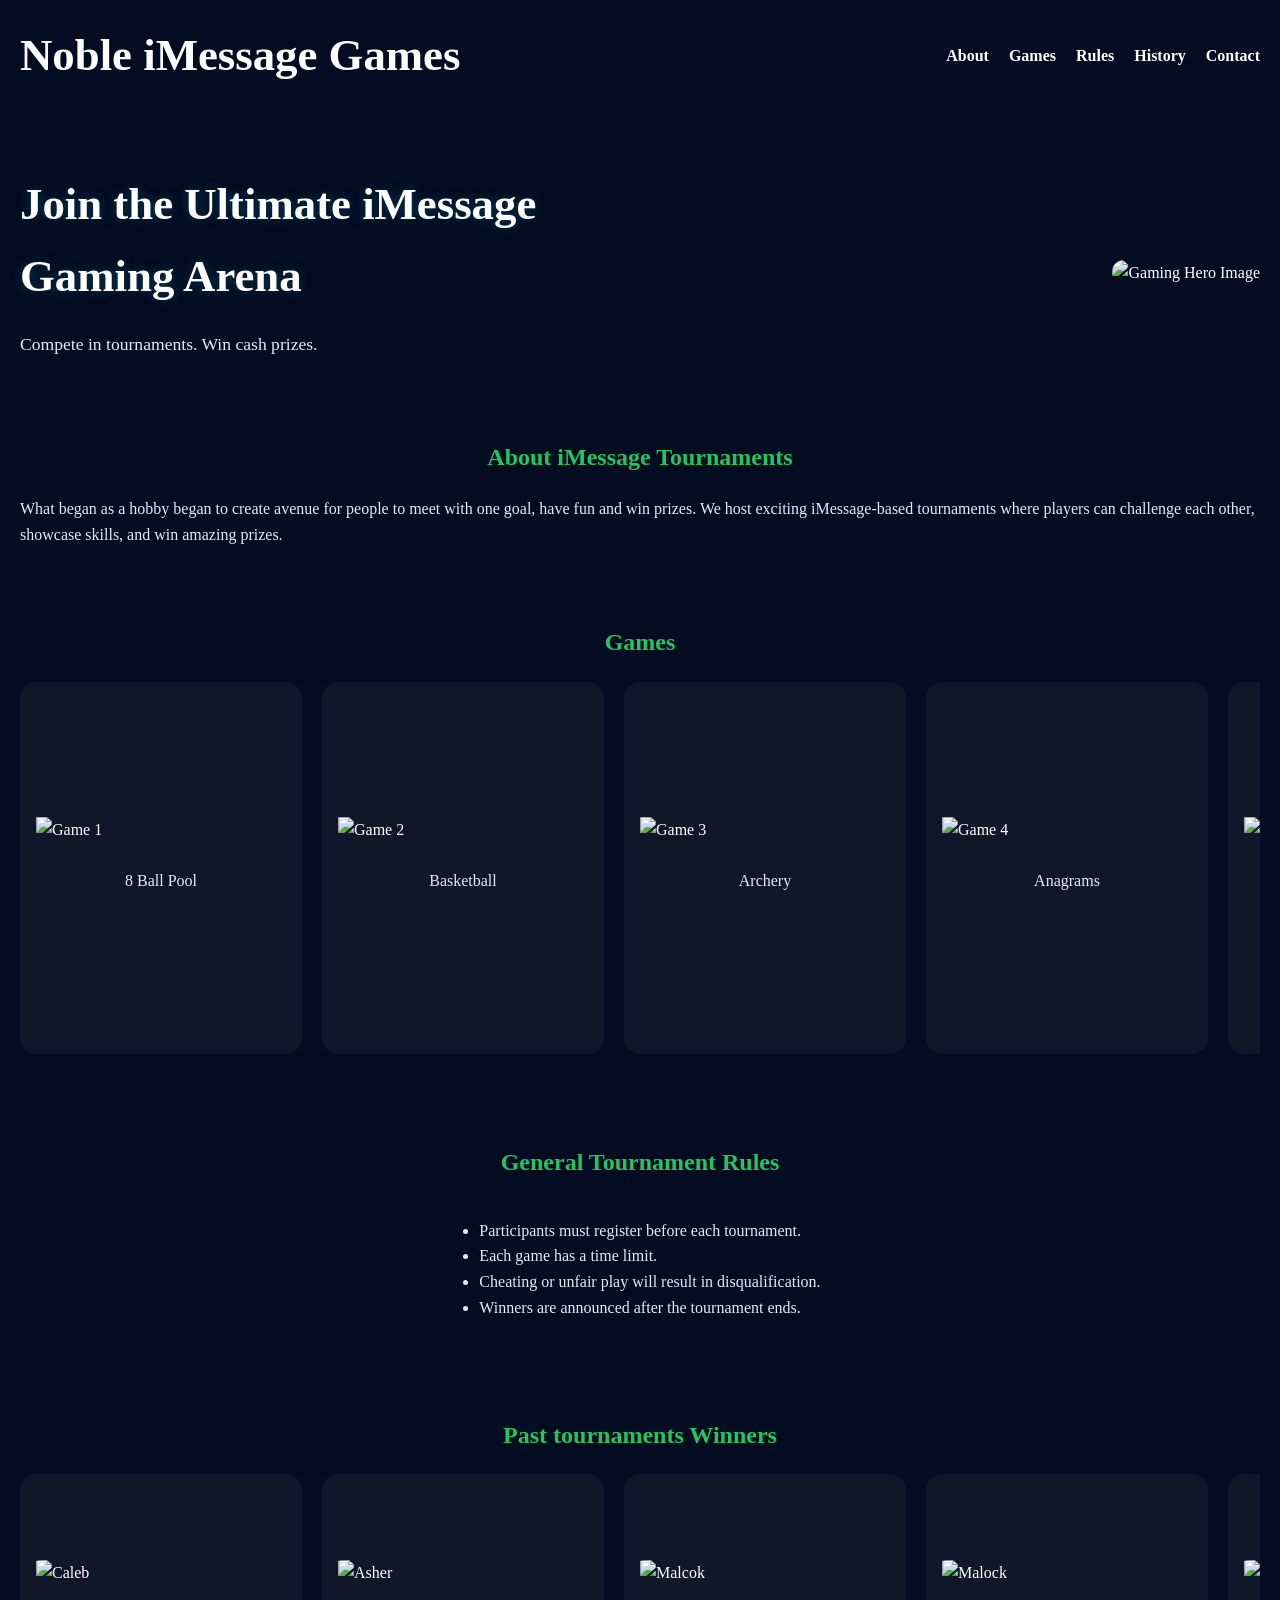
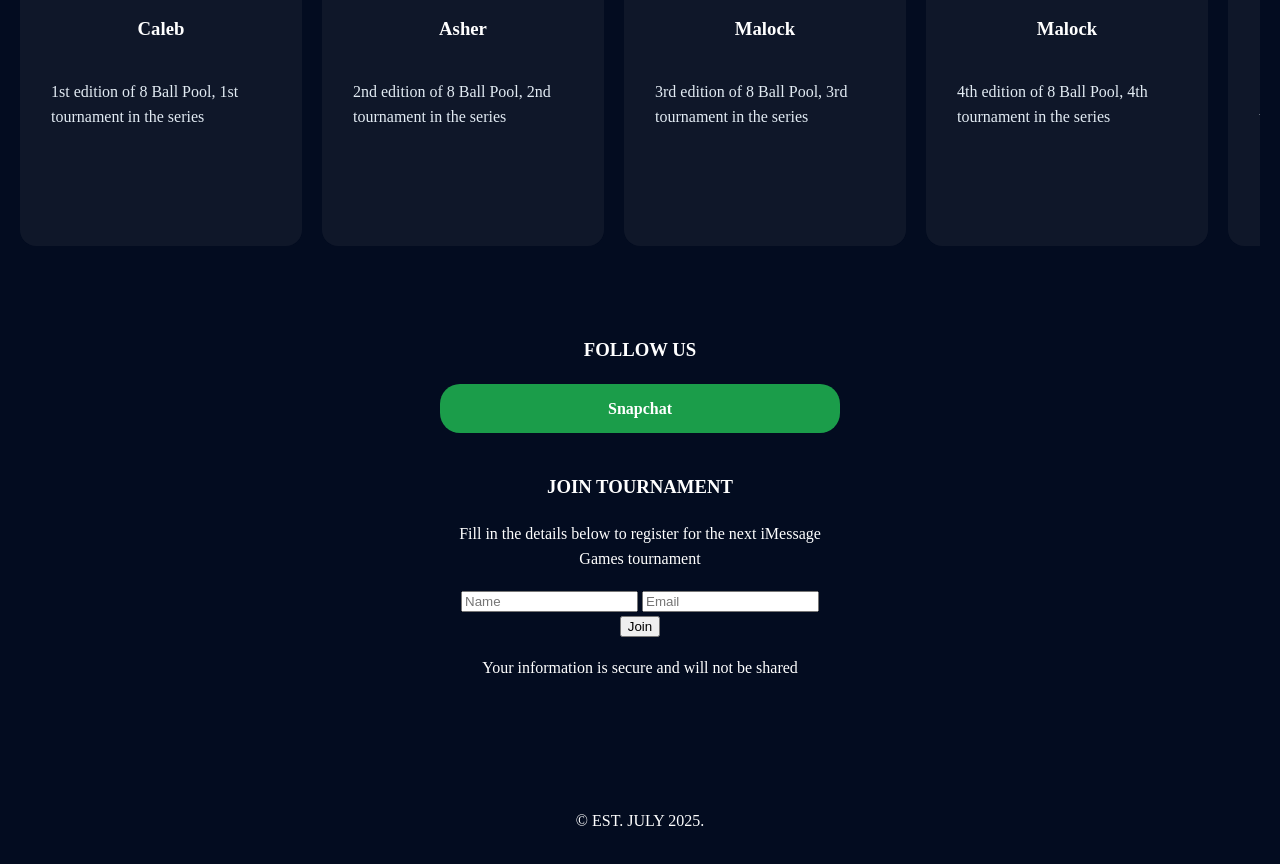
==== index.html @ 9dd5a631 "Update index.html" ====
<!DOCTYPE html>
<html lang="en">
<head>
<meta charset="UTF-8">
<meta name="viewport" content="width=device-width, initial-scale=1.0">
<title>iMessage Tournaments</title>

<!-- Favicon -->
<link rel="icon" href="nmg.jpeg" type="image/png">
<link rel="shortcut icon" href="images/nmg.jpeg" type="image/x-icon">
<link rel="apple-touch-icon" href="nmg.jpeg">

<link rel="stylesheet" href="tournament.css">
</head>
<body>

<header>
    <nav>
        <div class="logo">Noble iMessage Games</div>
        <ul class="nav-links">
            <li><a href="#about">About</a></li>
            <li><a href="#games">Games</a></li>
            <li><a href="#rules">Rules</a></li>
            <li><a href="#history">History</a></li>
            <li><a href="#contact">Contact</a></li>
        </ul>
        <div class="menu-toggle" id="mobile-menu">
            <span class="bar"></span>
            <span class="bar"></span>
            <span class="bar"></span>
        </div>
    </nav>
</header>

<section class="hero">
    <div class="hero-text">
        <h1>Join the Ultimate iMessage Gaming Arena</h1>
        <p>Compete in tournaments. Win cash prizes.</p>
    </div>
    <img src="images/logo.jpeg" alt="Gaming Hero Image" class="pic">
</section>

<section id="about">
    <h2 class="past">About iMessage Tournaments</h2>
    <p>What began as a hobby began to create avenue for people to meet with one goal, have fun and win prizes. We host exciting iMessage-based tournaments where players can challenge each other, showcase skills, and win amazing prizes.</p>
</section>

<section class="features-section" id="games">
    <h2 class="games-title">Games</h2>
    <div class="features">
        <div class="feature-card">
            <img src="images/8ball.jpeg" alt="Game 1">
            <p>8 Ball Pool</p>
        </div>
        <div class="feature-card">
            <img src="images/basketball.jpeg" alt="Game 2"> 
            <p>Basketball</p>
        </div>
        <div class="feature-card">
            <img src="images/archery.jpeg" alt="Game 3"> 
            <p>Archery</p>
        </div>
        <div class="feature-card">
            <img src="images/anagrams.jpeg" alt="Game 4">
            <p>Anagrams</p>
        </div>
        <div class="feature-card">
            <img src="images/wordhunt.jpeg" alt="Game 5">
            <p>Word hunt</p>
        </div>
        <div class="feature-card">
            <img src="images/wordbites.jpeg" alt="Game 6">
            <p>Word bites</p>
        </div>
        <div class="feature-card">
            <img src="images/darts.jpeg" alt="Game 7">
            <p>Darts</p>
        </div>
        <div class="feature-card">
            <img src="images/cuppong.jpeg" alt="Game 8">
            <p>Cup Pong</p>
        </div>
        <div class="feature-card">
            <img src="images/9ball.jpeg" alt="Game 9">            
            <p>9 Ball</p>
        </div>
    </div>
</section>

<section id="rules">
    <h2>General Tournament Rules</h2>
    <ul>
        <li>Participants must register before each tournament.</li>
        <li>Each game has a time limit.</li>
        <li>Cheating or unfair play will result in disqualification.</li>
        <li>Winners are announced after the tournament ends.</li>
    </ul>
</section>

<section class="history-section" id="history">
    <h2>Past tournaments Winners</h2>
    <div class="history">
        <div class="history-card">
            <img src="images/caleb.jpeg" alt="Caleb">
            <h3>Caleb</h3>
            <p>1st edition of 8 Ball Pool, 1st tournament in the series</p>
        </div>
        <div class="history-card">
            <img src="images/asher.jpeg" alt="Asher">
            <h3>Asher</h3>
            <p>2nd edition of 8 Ball Pool, 2nd tournament in the series</p>
        </div>
        <div class="history-card">
            <img src="images/malock.jpeg" alt="Malcok">
            <h3>Malock</h3>
            <p>3rd edition of 8 Ball Pool, 3rd tournament in the series</p>
        </div>
        <div class="history-card">
            <img src="images/malock.jpeg" alt="Malock">
            <h3>Malock</h3>
            <p>4th edition of 8 Ball Pool, 4th tournament in the series</p>
        </div>
        <div class="history-card">
            <img src="images/dave.jpeg" alt="Dave">
            <h3>Dave</h3>
            <p>1st edition of Word game, 5th tournament in the series</p>
        </div>
        <div class="history-card">
            <img src="images/jason.jpeg" alt="Jason">
            <h3>Jason</h3>
            <p>5th edition of 8 Ball Pool, 6th tournament in the series</p>
        </div>
        <div class="history-card">
            <img src="images/makay.jpeg" alt="Makay">
            <h3>Makay</h3>
            <p>6-game tournament, 7th tournament in the series</p>
        </div>
        <div class="history-card">
            <img src="images/krypton.jpeg" alt="Kyrpton">
            <h3>Kyrpton</h3>
            <p>2nd edition of Word game, 8th tournament in the series</p>
        </div>
        <div class="history-card">
            <img src="images/jason.jpeg" alt="Jason">
            <h3>Jason</h3>
            <p>6th edition of 8 Ball Pool, 9th tournament in the series</p>
        </div>
        <div class="history-card">
           <img src="images/asher.jpeg" alt="Asher">
            <h3>Asher</h3>
            <p>7th edition of 8 Ball Pool, 10th tournament in the series</p>
        </div>
    </div>
</section>

<section id="contact">
<h3>FOLLOW US</h3>
   <a href="https://www.snapchat.com/add/ashontop01?share_id+STZ7e6s7TUK4HYETRPCnhA&locale=en_GB@rg=uszzzz" target="_blank" class="btn-snap">Snapchat</a>  


<form id="registerForm">
    <h3>JOIN TOURNAMENT</h3>
    <p>Fill in the details below to register for the next iMessage Games tournament</p>
    <input type="text" id="name" placeholder="Name" required>
    <input type="email" id="email" placeholder="Email" required>
    <button type="submit">Join</button>
    <p>Your information is secure and will not be shared</p>
</form>

<script>
document.getElementById("registerForm").addEventListener("submit", async (e) => {
    e.preventDefault();

    const name = document.getElementById("name").value;
    const email = document.getElementById("email").value;

    const res = await fetch("http://localhost:3000/register", {
        method: "POST",
        headers: {
            "Content-Type": "application/json"
        },
        body: JSON.stringify({ name, email })
    });

    const data = await res.json();
    alert(data.message);
});
</script>
</section>

<footer>
    <p>&copy; EST. JULY 2025.</p>
</footer>

<script src="tournaments.js"></script>
</body>
</html>
---- tournament.css ----
body {
    margin: 0;
    padding: 0;
    line-height: 1.6;
    background: hsl(223, 82%, 7%);
    color: white;
}
a { text-decoration: none; color: inherit; }

/* Header */
header {
    padding: 20px;
    font-family: playfair display; 
}

nav {
    display: flex;
    justify-content: space-between;
    align-items: center;
}
nav .logo {
    font-size: 2.8rem;
    font-weight: bold;
    color: white;
}
nav ul {
    list-style: none;
    display: flex;
}
nav ul li {
    margin-left: 20px;
}
nav ul li a {
    color: white;
    font-weight: bold;
    transition: color 0.3s;
}
nav ul li a:hover {
    color: #22c55e;
}
.menu-toggle {
    display: none;
    flex-direction: column;
    cursor: pointer;
}
.menu-toggle .bar {
    height: 3px;
    width: 25px;
    background-color: white;
    margin: 4px 0;
    transition: 0.3s;
}

/* Hero */
.hero {
    display: flex;
    align-items: center;
    justify-content: space-between;
    padding: 20px 20px;
    flex-wrap: wrap;
}

.hero-text {
    max-width: 50%;
}
.hero-text h1 {
    font-size: 2.8rem;
    margin-bottom: 10px;
    font-family: inter;
    text-shadow: 0 0 12px rgba(22, 159, 204, 0.3);
}
.hero-text p {
    font-size: 1.1rem;
    margin-bottom: 20px;
    color:hsl(208, 41%, 92%);
}
.hero img {
    max-width: 45%;
    border-radius: 12px;
}

.pic{
        margin-top: 35px;
}

#about{
    padding: 20px;
}

#about h2{
    font-family: inter;
    color: #22c55e;
}

#about p{
      color: hsl(208, 41%, 92%);
}

.features-section {
 /*    position: relative;
    justify-content: space-evenly;
    */
    padding: 20px;

}

.features {
  display: flex;
    gap: clamp(10px, 2vw, 20px);
    overflow-x: auto;
    padding-bottom: 10px; /* gives room for scrolling */
    scroll-snap-type: x mandatory;
    scrollbar-width: none;
}

.features::-webkit-scrollbar{
    display: none;
}
.feature-card {
  flex: 0 0 clamp(180px, 22vw, 250px); /* ⭐ magic line */
    scroll-snap-align: start;
    padding: clamp(10px, 2vw, 16px);
    min-height: 340px;
    background:hsl(222, 47%, 11%);
    backdrop-filter: blur(10px);
    border-radius: 16px;  
    display:flex;
    flex-direction:column;
    align-items: center;
    justify-content: center;
    color: white;
    transition: transform 0.3s ease;
}
.feature-card:hover {
    transform: translateY(-5px);
    box-shadow: 0 4px 12px rgba(0,0,0,0.2);
}
.feature-card img {
    width: 100%;
    height: auto;
    border-radius: 1%;
    object-fit: cover;
    margin-bottom: 10px;
}



.games-title{
   text-align:center;
   font-family: inter;
   color: #22c55e;
}
.feature-card p {
    padding: 0 15px 15px;
    color: hsl(208, 41%, 92%);
    margin: 15px 0 10px;
}

/* Rules */
#rules {
    padding: 40px 20px;
    text-align: center;
}
#rules ul {
    list-style: disc;
    display: inline-block;
    text-align: left;
    padding-left: 20px;
    color: hsl(208, 41%, 92%);
    font-family: roboto;
}
#rules h2{
     font-family: inter;
     color: #22c55e;
}

.past{
    text-align:center;
    font-family: inter;
}

.history-section {
    /*position: relative;
    justify-content: space-evenly;*/
    padding: 20px;

}

.history {
       display: flex;
    gap: clamp(10px, 2vw, 20px);
    overflow-x: auto;
    padding-bottom: 10px; /* gives room for scrolling */
    scroll-snap-type: x mandatory;
    scrollbar-width: none;
}

.history::-webkit-scrollbar{
    display: none;
}
.history-card {
flex: 0 0 clamp(180px, 22vw, 250px); /* ⭐ magic line */
    scroll-snap-align: start;
    padding: clamp(10px, 2vw, 16px);
    min-height: 340px;
    background:hsl(222, 47%, 11%);
    backdrop-filter: blur(10px);
    border-radius: 16px;  
    display:flex;
    flex-direction:column;
    align-items: center;
    justify-content: center;
    color: white;
    transition: transform 0.3s ease;
}
.history-card:hover {
    transform: translateY(-5px);
    box-shadow: 0 4px 12px rgba(0,0,0,0.2);
}
.history-card img {
    width: 100%;
    height: auto;
    border-radius: 5%;
    object-fit: cover;
    margin-bottom: 10px;
}

.history-section h2{
     font-family: inter;
      color: hsl(208, 41%, 92%);
      color: #22c55e;
      text-align:center;
}



@media screen and (max-width: 768px) {
    .hero {
        flex-direction: column;
        text-align: center;
    }
    .hero-text, .hero img {
        max-width: 100%;
    }
    nav ul {
        display: none;
        flex-direction: column;
        width: 100%;
    }
    nav ul.active {
        display: flex;
        background: #0a1128;
        padding: 10px 0;
    }
    .menu-toggle {
        display: flex;
    }
} 

.history-card p {
    padding: 0 15px 15px;
         color: hsl(208, 41%, 92%);
         font-family: roboto;
}

/* Contact */
#contact {
    padding: 40px 20px;
    text-align: center;
    display: flex;
    flex-direction: column;
    max-width: 400px;
    margin: 0 auto;
}

#contact h2{
    font-family: open sans;
}

.btn-snap {
    background: #1B9D4A;
    color: white;
    padding: 12px 25px;
    border-radius: 20px;
    font-weight: bold;
    transition: background 0.3s;
    margin-bottom: 20px;
    font-family: roboto;
}

.btn-snap:hover {
    background: #126932;
}

.btn-forms {
    background: #1B9D4A;
    color: white;
    padding: 12px 25px;
    border-radius: 20px;
    font-weight: bold;
    transition: background 0.3s;
    margin-top: 20px;
    font-family: roboto;
}

.btn-forms:hover {
    background: #126932;
}


#contact img{
   border-radius: 20px;
}

/* Footer */
footer {
    background-image: radial-gradient(hsl(226, 60%, 20%));
    color: white;
    padding: 15px 0;
    text-align: center;
    margin-top: 40px;
}

/*card h3{
font-size: clamp(16px, 2vw, 22px); */
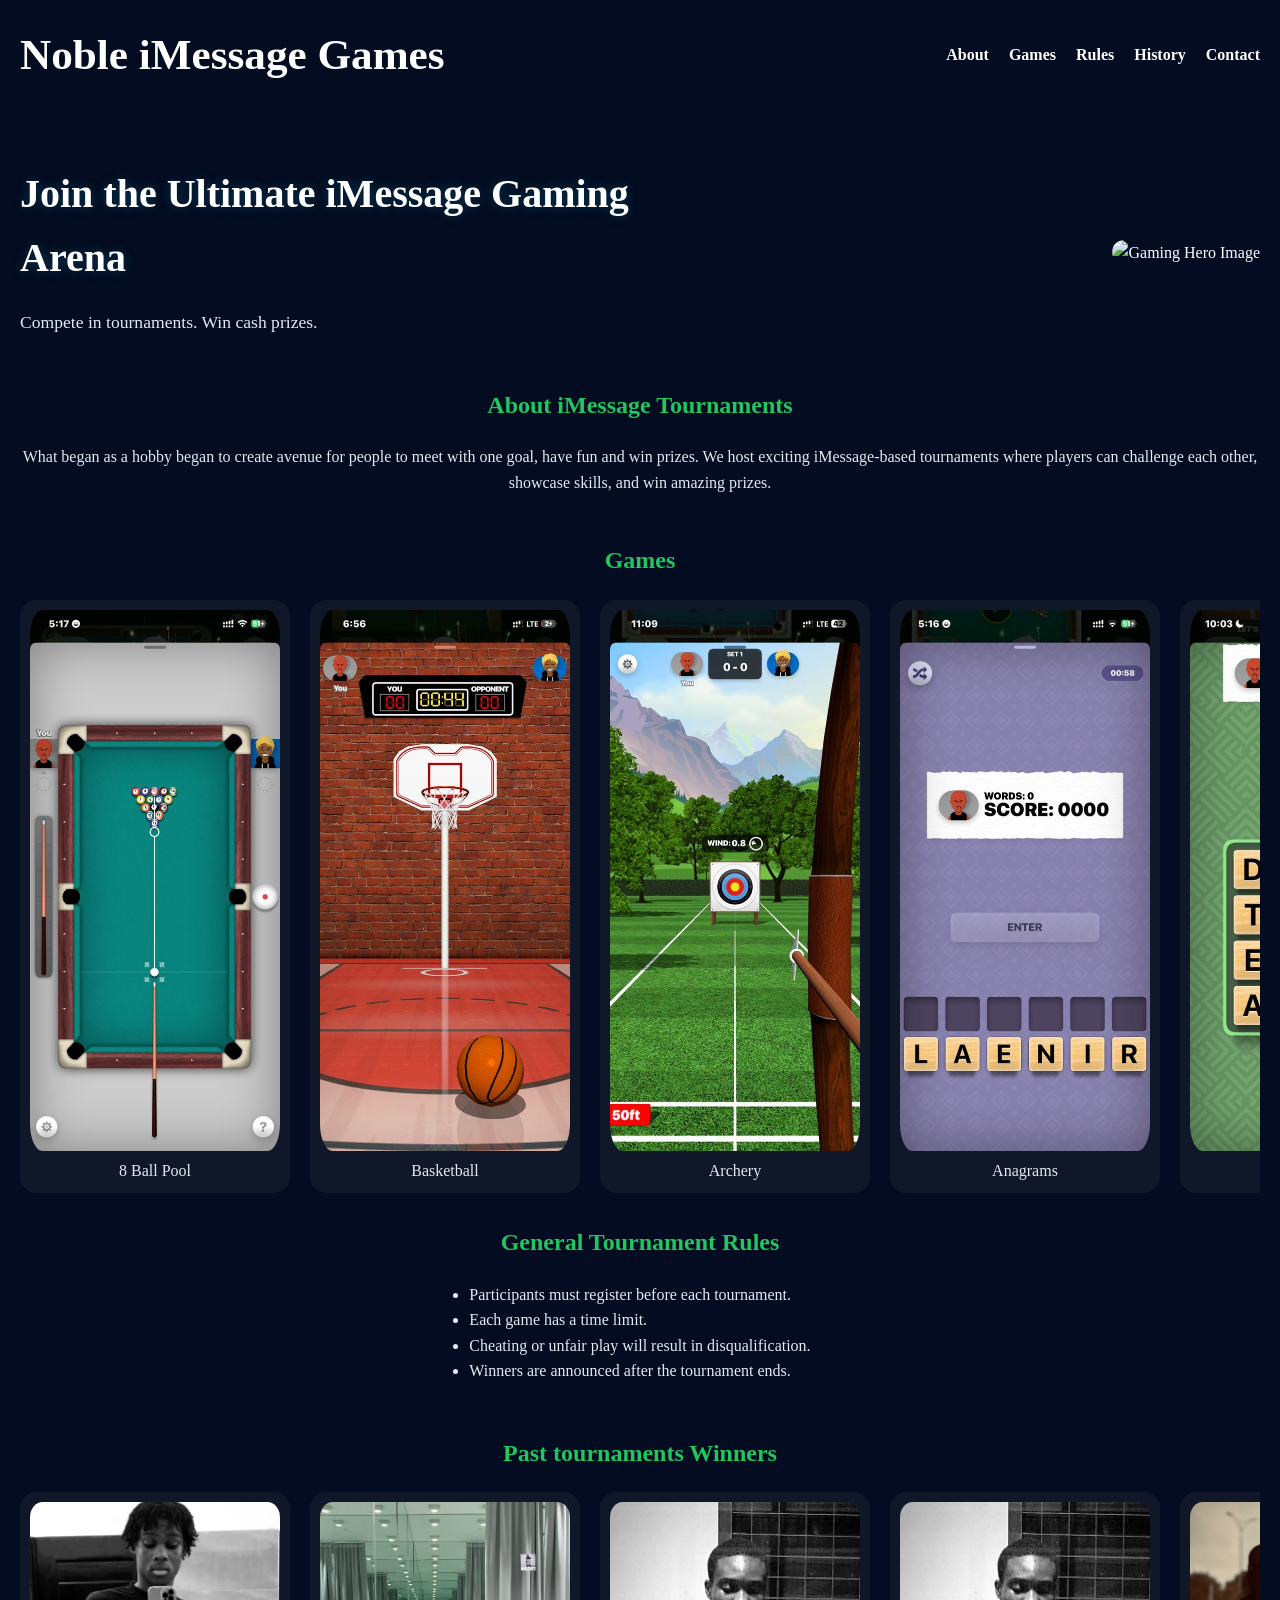
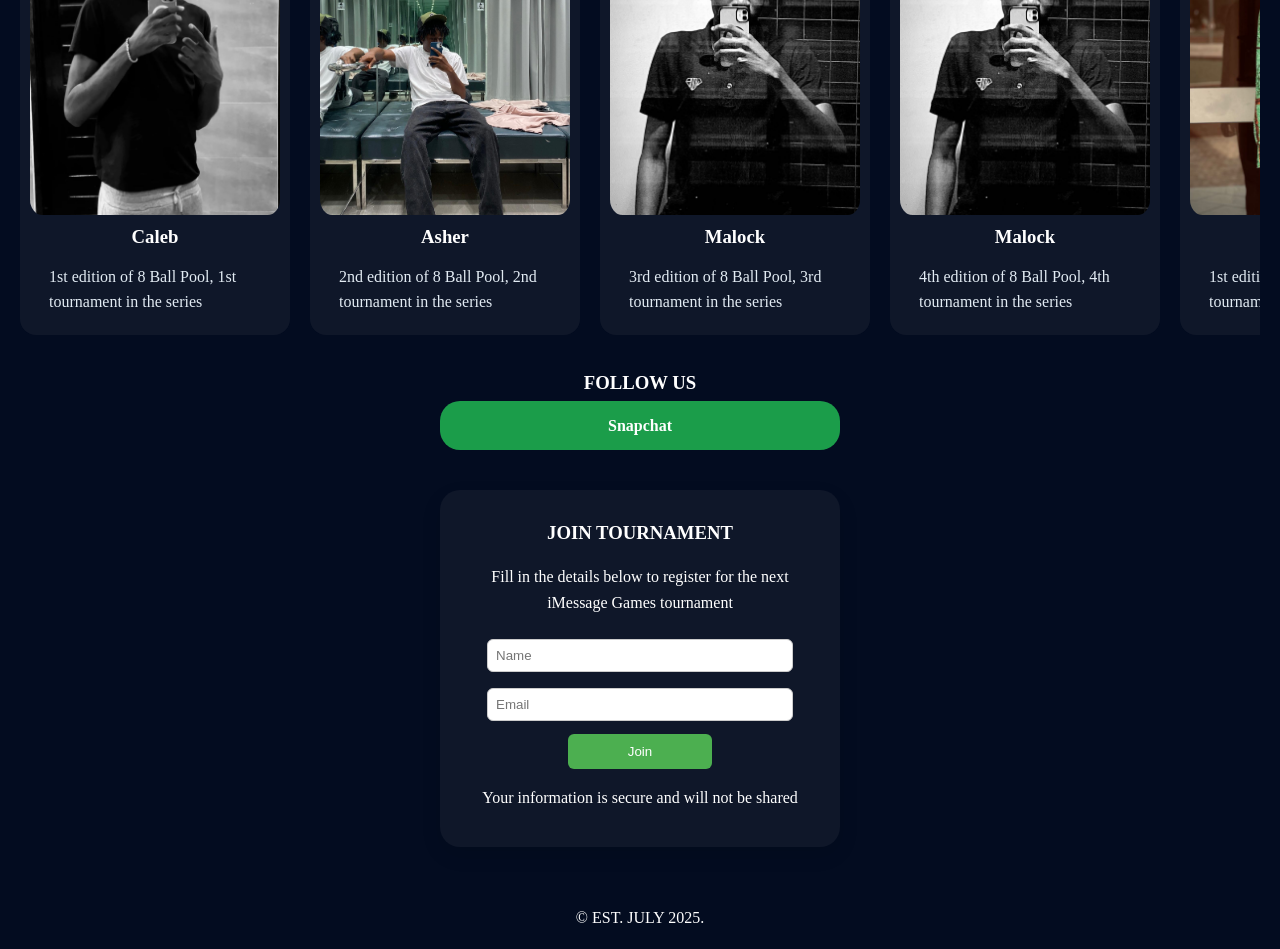
==== commit f9576795: "Fix HTML encoding issues in index.html" ====
--- a/index.html
+++ b/index.html
@@ -49,39 +49,39 @@
     <h2 class="games-title">Games</h2>
     <div class="features">
         <div class="feature-card">
-            <img src="images/8ball.jpeg" alt="Game 1">
+            <img src="8ball.jpeg" alt="Game 1">
             <p>8 Ball Pool</p>
         </div>
         <div class="feature-card">
-            <img src="images/basketball.jpeg" alt="Game 2"> 
+            <img src="basketball.jpeg" alt="Game 2"> 
             <p>Basketball</p>
         </div>
         <div class="feature-card">
-            <img src="images/archery.jpeg" alt="Game 3"> 
+            <img src="archery.jpeg" alt="Game 3"> 
             <p>Archery</p>
         </div>
         <div class="feature-card">
-            <img src="images/anagrams.jpeg" alt="Game 4">
+            <img src="anagrams.jpeg" alt="Game 4">
             <p>Anagrams</p>
         </div>
         <div class="feature-card">
-            <img src="images/wordhunt.jpeg" alt="Game 5">
+            <img src="wordhunt.jpeg" alt="Game 5">
             <p>Word hunt</p>
         </div>
         <div class="feature-card">
-            <img src="images/wordbites.jpeg" alt="Game 6">
+            <img src="wordbites.jpeg" alt="Game 6">
             <p>Word bites</p>
         </div>
         <div class="feature-card">
-            <img src="images/darts.jpeg" alt="Game 7">
+            <img src="darts.jpeg" alt="Game 7">
             <p>Darts</p>
         </div>
         <div class="feature-card">
-            <img src="images/cuppong.jpeg" alt="Game 8">
+            <img src="cuppong.jpeg" alt="Game 8">
             <p>Cup Pong</p>
         </div>
         <div class="feature-card">
-            <img src="images/9ball.jpeg" alt="Game 9">            
+            <img src="9ball.jpeg" alt="Game 9">            
             <p>9 Ball</p>
         </div>
     </div>
@@ -101,52 +101,52 @@
     <h2>Past tournaments Winners</h2>
     <div class="history">
         <div class="history-card">
-            <img src="images/caleb.jpeg" alt="Caleb">
+            <img src="caleb.jpeg" alt="Caleb">
             <h3>Caleb</h3>
             <p>1st edition of 8 Ball Pool, 1st tournament in the series</p>
         </div>
         <div class="history-card">
-            <img src="images/asher.jpeg" alt="Asher">
+            <img src="asher.jpeg" alt="Asher">
             <h3>Asher</h3>
             <p>2nd edition of 8 Ball Pool, 2nd tournament in the series</p>
         </div>
         <div class="history-card">
-            <img src="images/malock.jpeg" alt="Malcok">
+            <img src="malock.jpeg" alt="Malcok">
             <h3>Malock</h3>
             <p>3rd edition of 8 Ball Pool, 3rd tournament in the series</p>
         </div>
         <div class="history-card">
-            <img src="images/malock.jpeg" alt="Malock">
+            <img src="malock.jpeg" alt="Malock">
             <h3>Malock</h3>
             <p>4th edition of 8 Ball Pool, 4th tournament in the series</p>
         </div>
         <div class="history-card">
-            <img src="images/dave.jpeg" alt="Dave">
+            <img src="dave.jpeg" alt="Dave">
             <h3>Dave</h3>
             <p>1st edition of Word game, 5th tournament in the series</p>
         </div>
         <div class="history-card">
-            <img src="images/jason.jpeg" alt="Jason">
+            <img src="jason.jpeg" alt="Jason">
             <h3>Jason</h3>
             <p>5th edition of 8 Ball Pool, 6th tournament in the series</p>
         </div>
         <div class="history-card">
-            <img src="images/makay.jpeg" alt="Makay">
+            <img src="makay.jpeg" alt="Makay">
             <h3>Makay</h3>
             <p>6-game tournament, 7th tournament in the series</p>
         </div>
         <div class="history-card">
-            <img src="images/krypton.jpeg" alt="Kyrpton">
+            <img src="krypton.jpeg" alt="Kyrpton">
             <h3>Kyrpton</h3>
             <p>2nd edition of Word game, 8th tournament in the series</p>
         </div>
         <div class="history-card">
-            <img src="images/jason.jpeg" alt="Jason">
+            <img src="jason.jpeg" alt="Jason">
             <h3>Jason</h3>
             <p>6th edition of 8 Ball Pool, 9th tournament in the series</p>
         </div>
         <div class="history-card">
-           <img src="images/asher.jpeg" alt="Asher">
+           <img src="asher.jpeg" alt="Asher">
             <h3>Asher</h3>
             <p>7th edition of 8 Ball Pool, 10th tournament in the series</p>
         </div>
--- a/tournament.css
+++ b/tournament.css
@@ -11,7 +11,7 @@
 /* Header */
 header {
     padding: 20px;
-    font-family: playfair display; 
+    font-family: roboto; 
 }
 
 nav {
@@ -20,7 +20,7 @@
     align-items: center;
 }
 nav .logo {
-    font-size: 2.8rem;
+    font-size: 2.7rem;
     font-weight: bold;
     color: white;
 }
@@ -65,14 +65,14 @@
     max-width: 50%;
 }
 .hero-text h1 {
-    font-size: 2.8rem;
-    margin-bottom: 10px;
+    font-size: 2.5rem;
+    margin-bottom: 5px;
     font-family: inter;
     text-shadow: 0 0 12px rgba(22, 159, 204, 0.3);
 }
 .hero-text p {
     font-size: 1.1rem;
-    margin-bottom: 20px;
+    margin-bottom: 5px;
     color:hsl(208, 41%, 92%);
 }
 .hero img {
@@ -85,7 +85,7 @@
 }
 
 #about{
-    padding: 20px;
+    padding: 5px 20px;
 }
 
 #about h2{
@@ -95,21 +95,22 @@
 
 #about p{
       color: hsl(208, 41%, 92%);
+      text-align: center;
+}
+
+.past{
+    text-align:center;
+    font-family: inter;
 }
 
 .features-section {
- /*    position: relative;
-    justify-content: space-evenly;
-    */
-    padding: 20px;
-
+    padding: 5px 20px;
 }
 
 .features {
   display: flex;
     gap: clamp(10px, 2vw, 20px);
     overflow-x: auto;
-    padding-bottom: 10px; /* gives room for scrolling */
     scroll-snap-type: x mandatory;
     scrollbar-width: none;
 }
@@ -118,9 +119,9 @@
     display: none;
 }
 .feature-card {
-  flex: 0 0 clamp(180px, 22vw, 250px); /* ⭐ magic line */
+  flex: 0 0 clamp(180px, 22vw, 250px); 
     scroll-snap-align: start;
-    padding: clamp(10px, 2vw, 16px);
+    padding: clamp(10px, 2vw, 10px);
     min-height: 340px;
     background:hsl(222, 47%, 11%);
     backdrop-filter: blur(10px);
@@ -136,15 +137,14 @@
     transform: translateY(-5px);
     box-shadow: 0 4px 12px rgba(0,0,0,0.2);
 }
+
 .feature-card img {
     width: 100%;
     height: auto;
-    border-radius: 1%;
-    object-fit: cover;
-    margin-bottom: 10px;
-}
-
-
+    border-radius: 5%;
+    object-fit: contain;
+    margin-bottom: 5px;
+}
 
 .games-title{
    text-align:center;
@@ -152,21 +152,22 @@
    color: #22c55e;
 }
 .feature-card p {
-    padding: 0 15px 15px;
+    padding: 0 2px;
     color: hsl(208, 41%, 92%);
-    margin: 15px 0 10px;
+    margin: 2px 0 0 0;
 }
 
 /* Rules */
 #rules {
-    padding: 40px 20px;
+    padding: 5px 20px;
     text-align: center;
 }
 #rules ul {
     list-style: disc;
     display: inline-block;
     text-align: left;
-    padding-left: 20px;
+    margin: 0;
+    padding: 0 0 20px 0;
     color: hsl(208, 41%, 92%);
     font-family: roboto;
 }
@@ -175,23 +176,15 @@
      color: #22c55e;
 }
 
-.past{
-    text-align:center;
-    font-family: inter;
-}
 
 .history-section {
-    /*position: relative;
-    justify-content: space-evenly;*/
-    padding: 20px;
-
+    padding: 5px 20px;
 }
 
 .history {
-       display: flex;
+    display: flex;
     gap: clamp(10px, 2vw, 20px);
     overflow-x: auto;
-    padding-bottom: 10px; /* gives room for scrolling */
     scroll-snap-type: x mandatory;
     scrollbar-width: none;
 }
@@ -202,7 +195,7 @@
 .history-card {
 flex: 0 0 clamp(180px, 22vw, 250px); /* ⭐ magic line */
     scroll-snap-align: start;
-    padding: clamp(10px, 2vw, 16px);
+    padding: clamp(10px, 2vw, 10px);
     min-height: 340px;
     background:hsl(222, 47%, 11%);
     backdrop-filter: blur(10px);
@@ -223,7 +216,7 @@
     height: auto;
     border-radius: 5%;
     object-fit: cover;
-    margin-bottom: 10px;
+    margin-bottom: 5px;
 }
 
 .history-section h2{
@@ -233,7 +226,9 @@
       text-align:center;
 }
 
-
+.history-section h3{
+    margin: 2px;
+}
 
 @media screen and (max-width: 768px) {
     .hero {
@@ -259,14 +254,15 @@
 } 
 
 .history-card p {
-    padding: 0 15px 15px;
-         color: hsl(208, 41%, 92%);
-         font-family: roboto;
+    padding: 0 9px;
+    color: hsl(208, 41%, 92%);
+     font-family: roboto;
+    margin: 10px;
 }
 
 /* Contact */
 #contact {
-    padding: 40px 20px;
+    padding: 20px;
     text-align: center;
     display: flex;
     flex-direction: column;
@@ -274,8 +270,10 @@
     margin: 0 auto;
 }
 
-#contact h2{
-    font-family: open sans;
+#contact h3{
+    font-family: roboto;
+    margin: 3px 0;
+    padding-top: 5px;
 }
 
 .btn-snap {
@@ -305,21 +303,66 @@
 }
 
 .btn-forms:hover {
-    background: #126932;
-}
-
-
-#contact img{
-   border-radius: 20px;
+    background: #126932;    
+}
+
+form {
+    width: 360px;
+    margin: 20px 0 0 0;
+    padding: 20px;
+    background: hsl(222, 47%, 11%);
+    border-radius: 20px;
+    box-shadow: 0 8px 20px rgba(0,0,0,0.1);
+    font-family: Arial, sans-serif;
+}
+
+input {
+    width: 80%;
+    padding: 8px;
+    margin: 8px 0;
+    border: 1px solid #ccc;
+    border-radius: 6px;
+    outline: none;
+}
+
+#registerForm h3{
+    font-family: roboto;
+}
+
+#registerForm p:first-of-type{
+    font-family: roboto;
+}
+
+button {
+    width: 40%;
+    margin-top: 5px;
+    padding:10px;
+    background: #4CAF50;
+    color: white;
+    border: none;
+    border-radius: 6px;
+    cursor: pointer;
+}
+
+button:hover {
+    background: #45a049;
+}
+
+#registerForm p:last-of-type{
+    font-family: roboto;
+}
+
+input:focus {
+    border-color: #4CAF50;
 }
 
 /* Footer */
 footer {
     background-image: radial-gradient(hsl(226, 60%, 20%));
     color: white;
-    padding: 15px 0;
+    padding: 2px 0;
     text-align: center;
-    margin-top: 40px;
+    margin-top: 20px;
 }
 
 /*card h3{
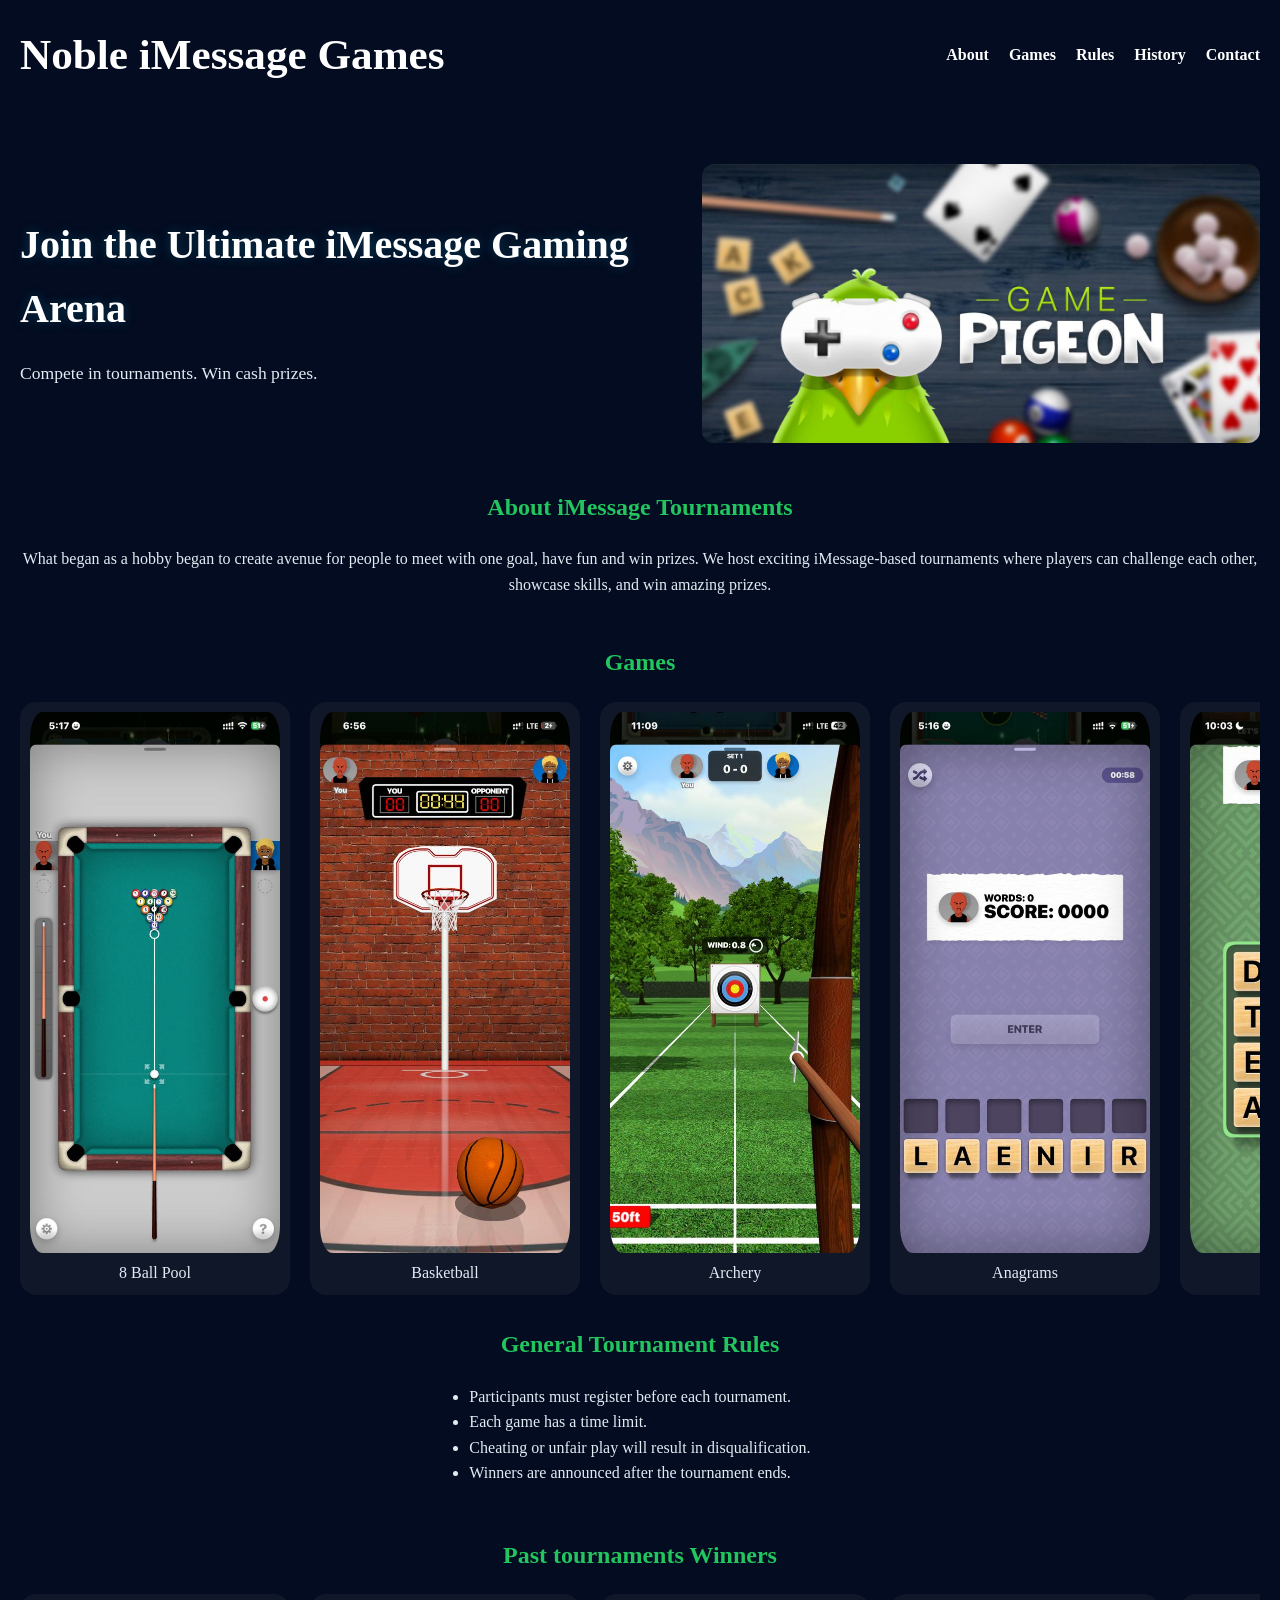
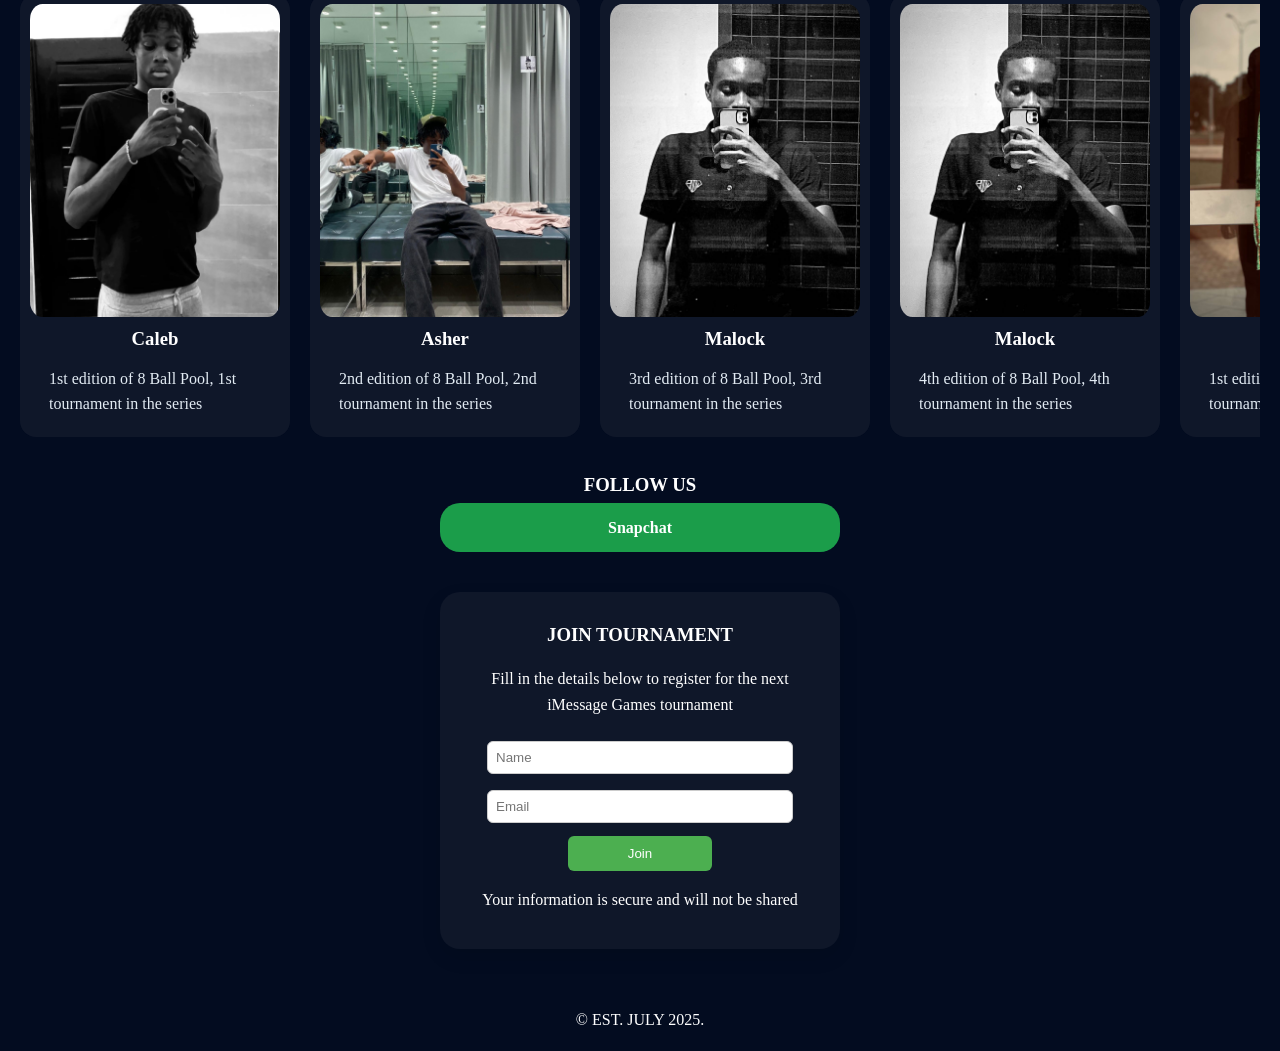
==== commit 10286f11: "Update index.html" ====
--- a/index.html
+++ b/index.html
@@ -7,7 +7,7 @@
 
 <!-- Favicon -->
 <link rel="icon" href="nmg.jpeg" type="image/png">
-<link rel="shortcut icon" href="images/nmg.jpeg" type="image/x-icon">
+<link rel="shortcut icon" href="nmg.jpeg" type="image/x-icon">
 <link rel="apple-touch-icon" href="nmg.jpeg">
 
 <link rel="stylesheet" href="tournament.css">
@@ -37,7 +37,7 @@
         <h1>Join the Ultimate iMessage Gaming Arena</h1>
         <p>Compete in tournaments. Win cash prizes.</p>
     </div>
-    <img src="images/logo.jpeg" alt="Gaming Hero Image" class="pic">
+    <img src="logo.jpeg" alt="Gaming Hero Image" class="pic">
 </section>
 
 <section id="about">
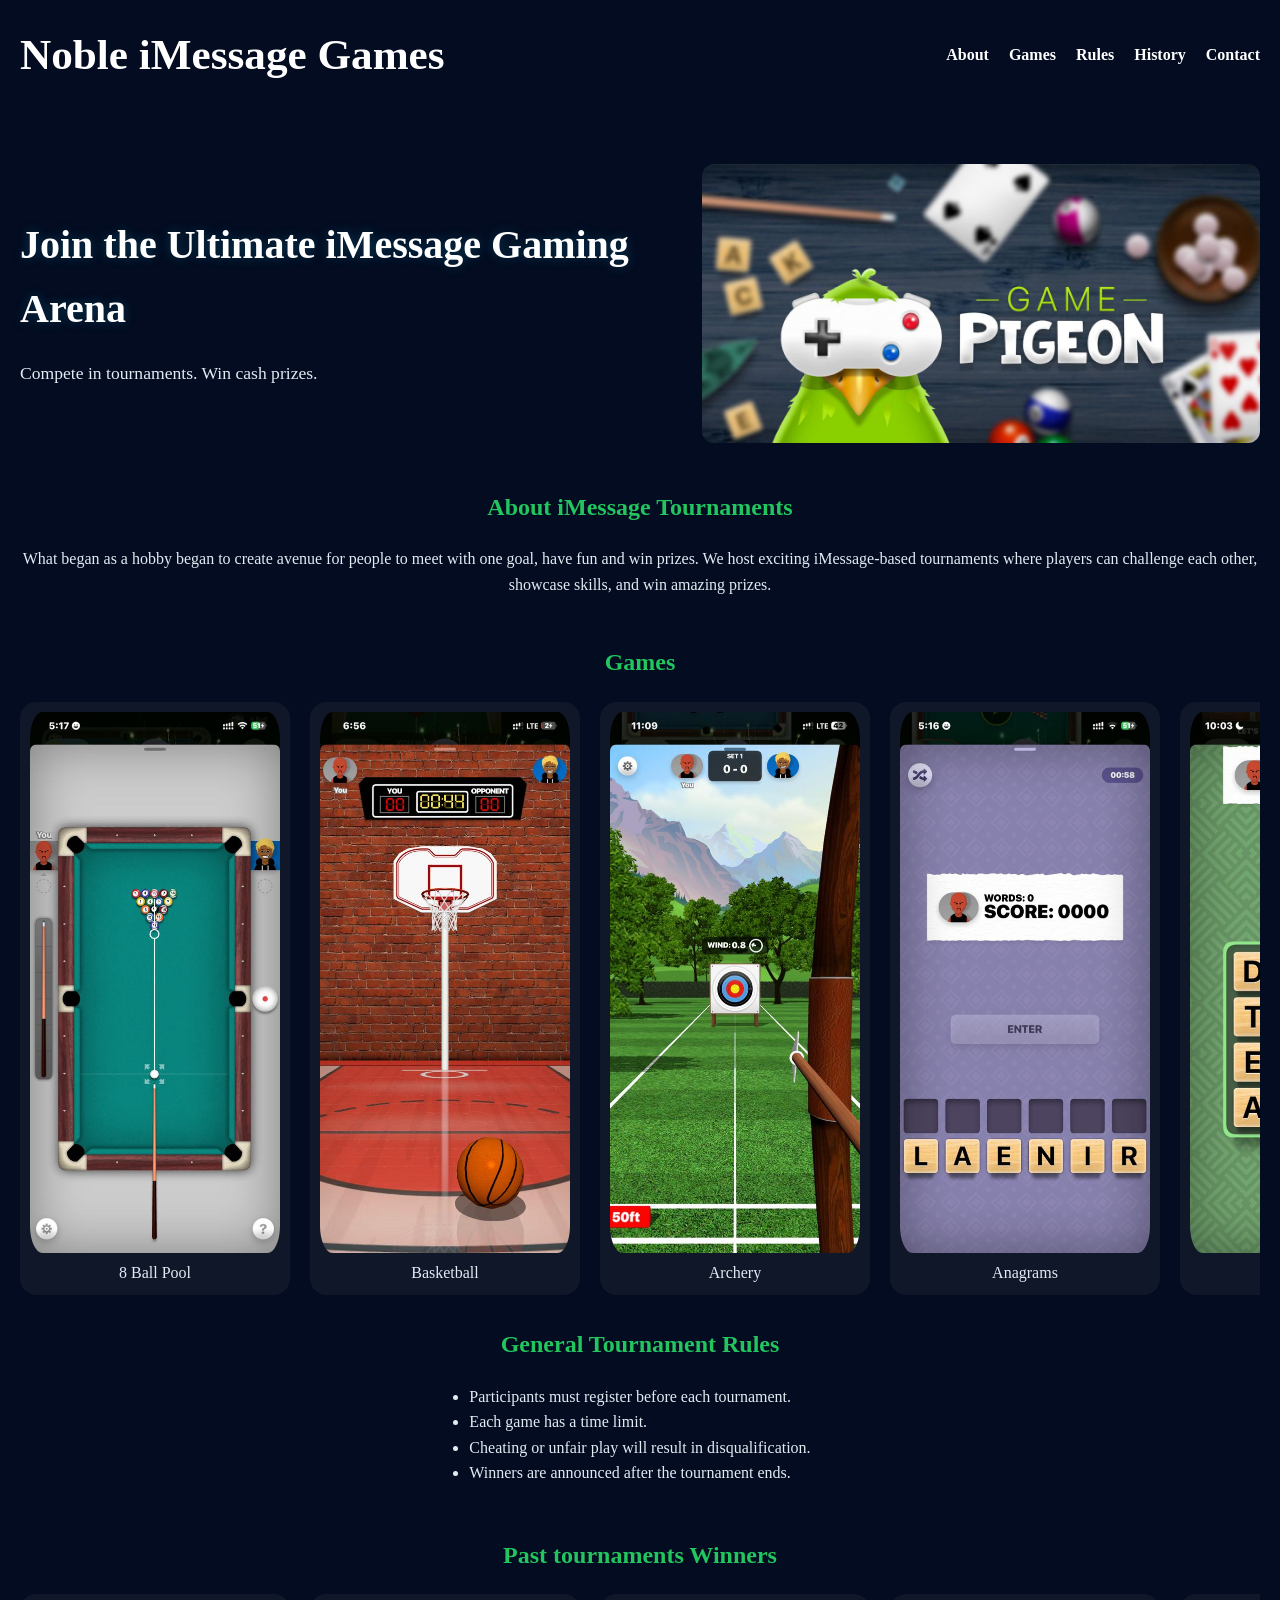
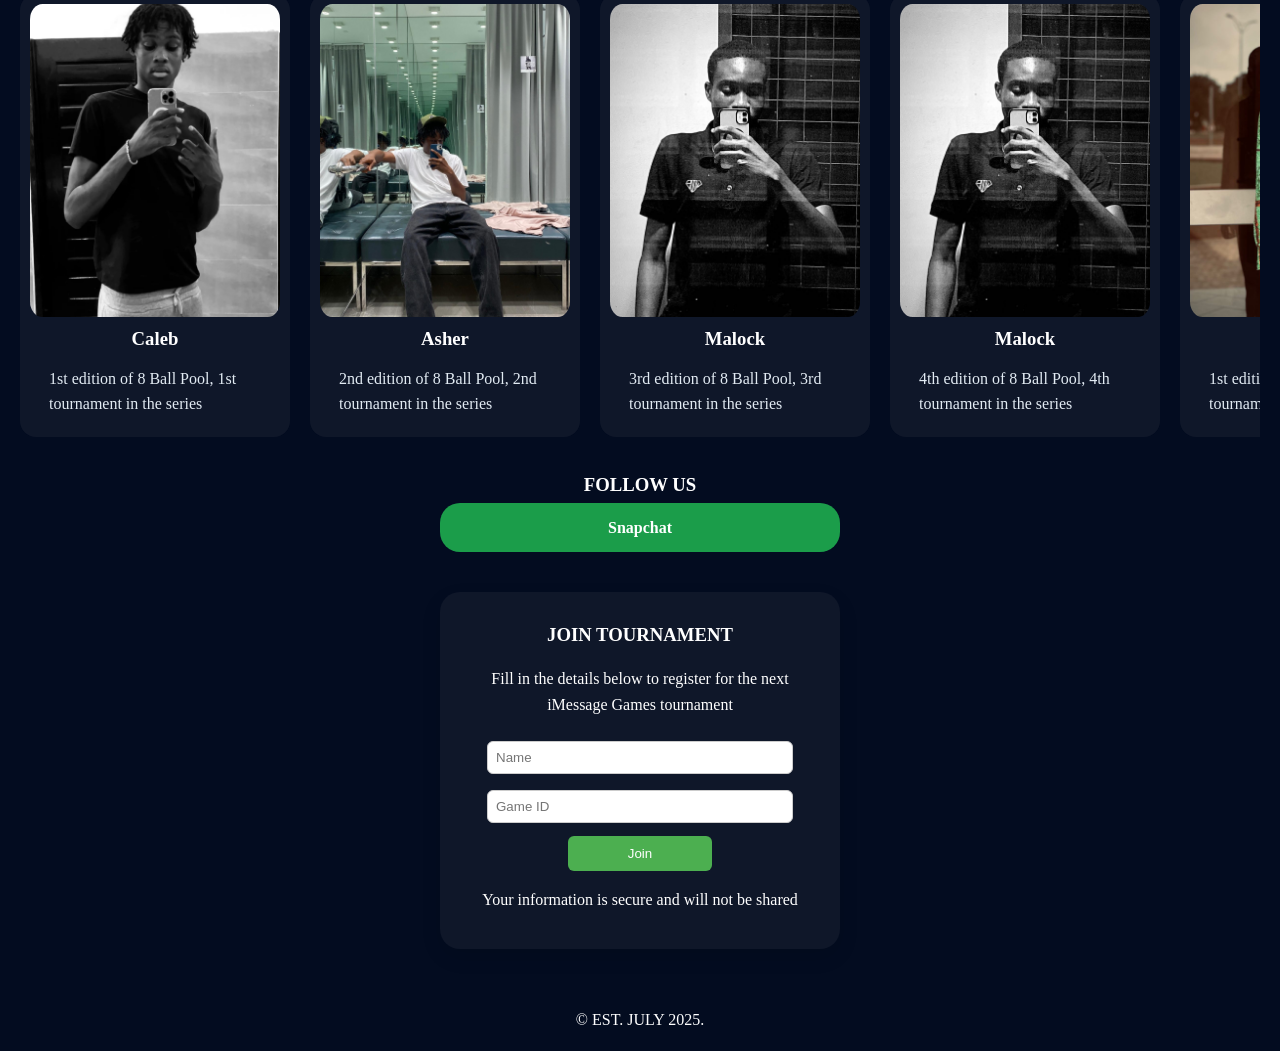
==== commit 04ee6423: "Update index.html" ====
--- a/index.html
+++ b/index.html
@@ -162,7 +162,7 @@
     <h3>JOIN TOURNAMENT</h3>
     <p>Fill in the details below to register for the next iMessage Games tournament</p>
     <input type="text" id="name" placeholder="Name" required>
-    <input type="email" id="email" placeholder="Email" required>
+    <input type="email" id="gameid" placeholder="Game ID" required>
     <button type="submit">Join</button>
     <p>Your information is secure and will not be shared</p>
 </form>
@@ -172,7 +172,7 @@
     e.preventDefault();
 
     const name = document.getElementById("name").value;
-    const email = document.getElementById("email").value;
+    const email = document.getElementById("gameid").value;
 
     const res = await fetch("http://localhost:3000/register", {
         method: "POST",
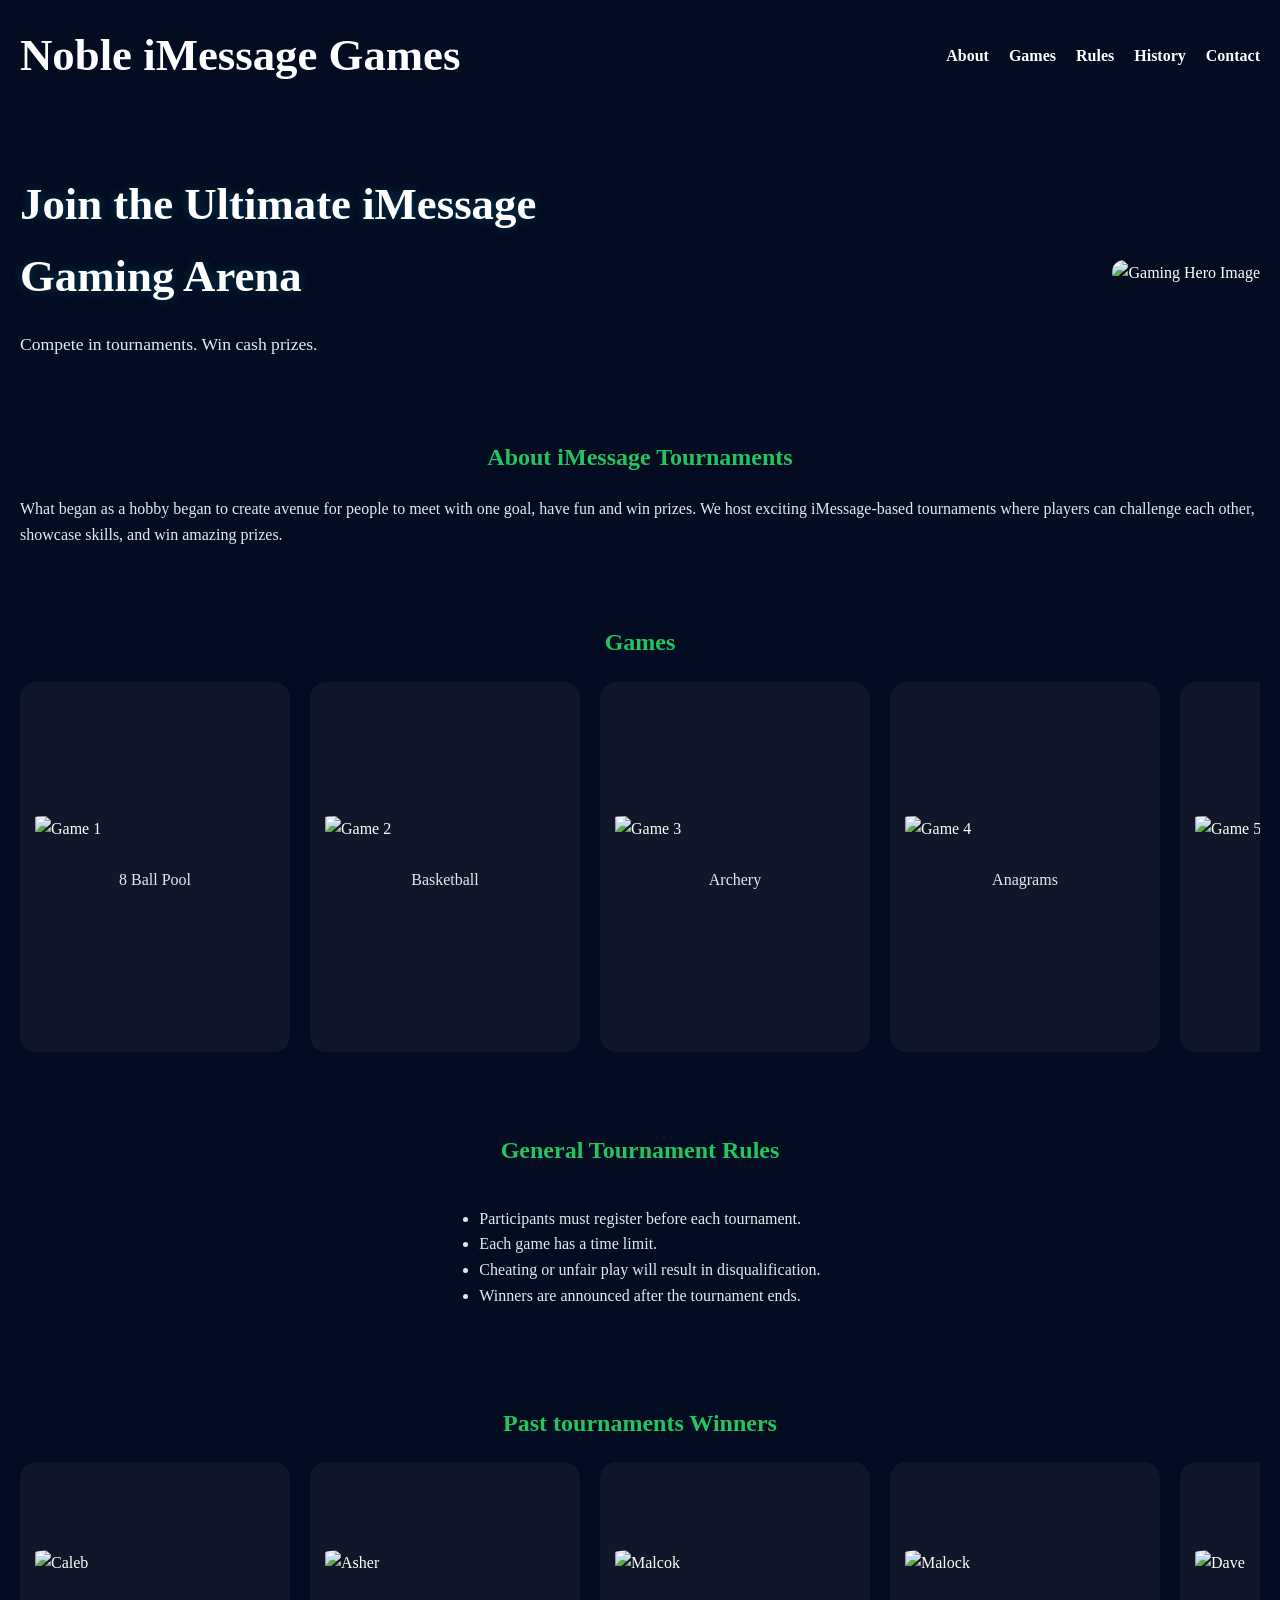
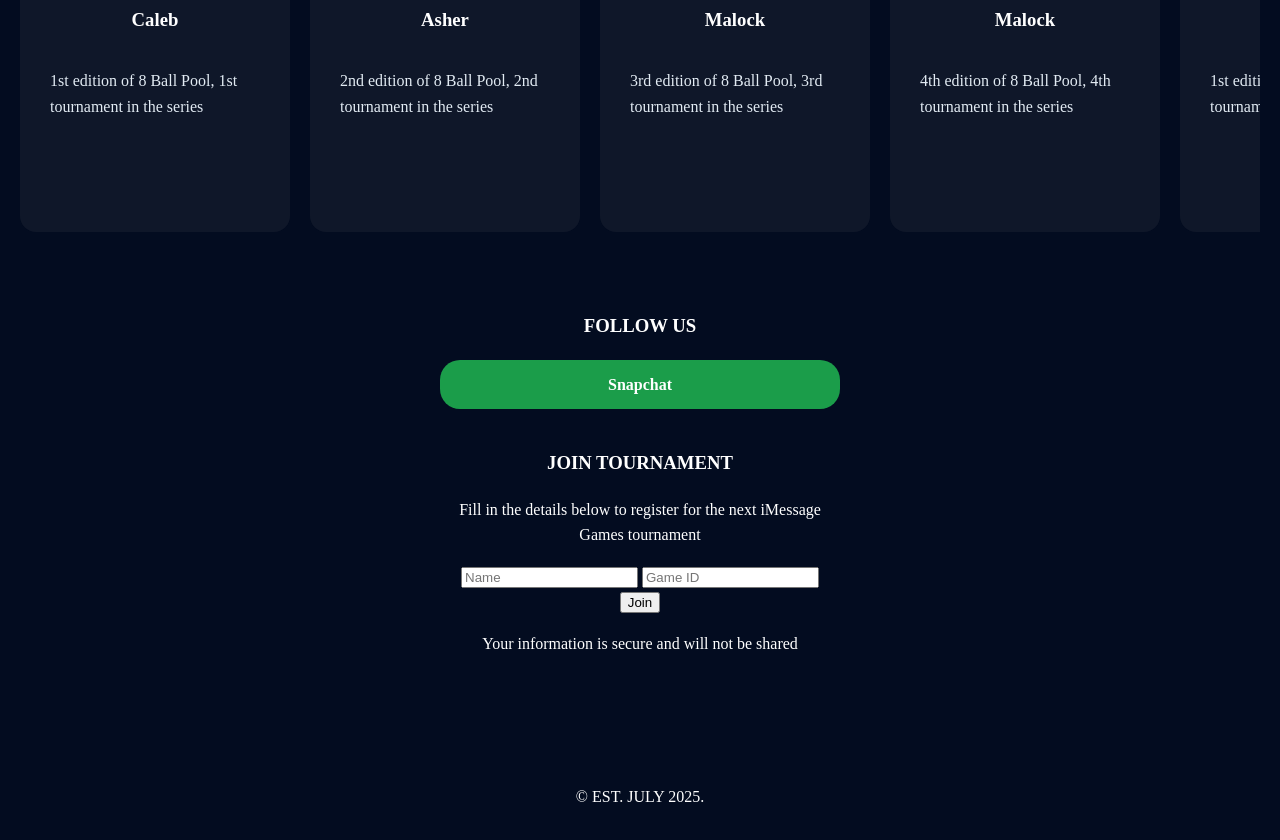
==== commit dc0654ad: "Update index.html" ====
--- a/index.html
+++ b/index.html
@@ -6,11 +6,11 @@
 <title>iMessage Tournaments</title>
 
 <!-- Favicon -->
-<link rel="icon" href="nmg.jpeg" type="image/png">
-<link rel="shortcut icon" href="nmg.jpeg" type="image/x-icon">
-<link rel="apple-touch-icon" href="nmg.jpeg">
+<link rel="icon" href="images/nmg.jpeg" type="image/png">
+<link rel="shortcut icon" href="images/nmg.jpeg" type="image/x-icon">
+<link rel="apple-touch-icon" href="images/nmg.jpeg">
 
-<link rel="stylesheet" href="tournament.css">
+<link rel="stylesheet" href="tournaments.css">
 </head>
 <body>
 
@@ -37,7 +37,7 @@
         <h1>Join the Ultimate iMessage Gaming Arena</h1>
         <p>Compete in tournaments. Win cash prizes.</p>
     </div>
-    <img src="logo.jpeg" alt="Gaming Hero Image" class="pic">
+    <img src="images/logo.jpeg" alt="Gaming Hero Image" class="pic">
 </section>
 
 <section id="about">
@@ -49,39 +49,39 @@
     <h2 class="games-title">Games</h2>
     <div class="features">
         <div class="feature-card">
-            <img src="8ball.jpeg" alt="Game 1">
+            <img src="images/8ball.jpeg" alt="Game 1">
             <p>8 Ball Pool</p>
         </div>
         <div class="feature-card">
-            <img src="basketball.jpeg" alt="Game 2"> 
+            <img src="images/basketball.jpeg" alt="Game 2"> 
             <p>Basketball</p>
         </div>
         <div class="feature-card">
-            <img src="archery.jpeg" alt="Game 3"> 
+            <img src="images/archery.jpeg" alt="Game 3"> 
             <p>Archery</p>
         </div>
         <div class="feature-card">
-            <img src="anagrams.jpeg" alt="Game 4">
+            <img src="images/anagrams.jpeg" alt="Game 4">
             <p>Anagrams</p>
         </div>
         <div class="feature-card">
-            <img src="wordhunt.jpeg" alt="Game 5">
+            <img src="images/wordhunt.jpeg" alt="Game 5">
             <p>Word hunt</p>
         </div>
         <div class="feature-card">
-            <img src="wordbites.jpeg" alt="Game 6">
+            <img src="images/wordbites.jpeg" alt="Game 6">
             <p>Word bites</p>
         </div>
         <div class="feature-card">
-            <img src="darts.jpeg" alt="Game 7">
+            <img src="images/darts.jpeg" alt="Game 7">
             <p>Darts</p>
         </div>
         <div class="feature-card">
-            <img src="cuppong.jpeg" alt="Game 8">
+            <img src="images/cuppong.jpeg" alt="Game 8">
             <p>Cup Pong</p>
         </div>
         <div class="feature-card">
-            <img src="9ball.jpeg" alt="Game 9">            
+            <img src="images/9ball.jpeg" alt="Game 9">            
             <p>9 Ball</p>
         </div>
     </div>
@@ -101,52 +101,52 @@
     <h2>Past tournaments Winners</h2>
     <div class="history">
         <div class="history-card">
-            <img src="caleb.jpeg" alt="Caleb">
+            <img src="images/caleb.jpeg" alt="Caleb">
             <h3>Caleb</h3>
             <p>1st edition of 8 Ball Pool, 1st tournament in the series</p>
         </div>
         <div class="history-card">
-            <img src="asher.jpeg" alt="Asher">
+            <img src="images/asher.jpeg" alt="Asher">
             <h3>Asher</h3>
             <p>2nd edition of 8 Ball Pool, 2nd tournament in the series</p>
         </div>
         <div class="history-card">
-            <img src="malock.jpeg" alt="Malcok">
+            <img src="images/malock.jpeg" alt="Malcok">
             <h3>Malock</h3>
             <p>3rd edition of 8 Ball Pool, 3rd tournament in the series</p>
         </div>
         <div class="history-card">
-            <img src="malock.jpeg" alt="Malock">
+            <img src="images/malock.jpeg" alt="Malock">
             <h3>Malock</h3>
             <p>4th edition of 8 Ball Pool, 4th tournament in the series</p>
         </div>
         <div class="history-card">
-            <img src="dave.jpeg" alt="Dave">
+            <img src="images/dave.jpeg" alt="Dave">
             <h3>Dave</h3>
             <p>1st edition of Word game, 5th tournament in the series</p>
         </div>
         <div class="history-card">
-            <img src="jason.jpeg" alt="Jason">
+            <img src="images/jason.jpeg" alt="Jason">
             <h3>Jason</h3>
             <p>5th edition of 8 Ball Pool, 6th tournament in the series</p>
         </div>
         <div class="history-card">
-            <img src="makay.jpeg" alt="Makay">
+            <img src="images/makay.jpeg" alt="Makay">
             <h3>Makay</h3>
             <p>6-game tournament, 7th tournament in the series</p>
         </div>
         <div class="history-card">
-            <img src="krypton.jpeg" alt="Kyrpton">
+            <img src="images/krypton.jpeg" alt="Kyrpton">
             <h3>Kyrpton</h3>
             <p>2nd edition of Word game, 8th tournament in the series</p>
         </div>
         <div class="history-card">
-            <img src="jason.jpeg" alt="Jason">
+            <img src="images/jason.jpeg" alt="Jason">
             <h3>Jason</h3>
             <p>6th edition of 8 Ball Pool, 9th tournament in the series</p>
         </div>
         <div class="history-card">
-           <img src="asher.jpeg" alt="Asher">
+           <img src="images/asher.jpeg" alt="Asher">
             <h3>Asher</h3>
             <p>7th edition of 8 Ball Pool, 10th tournament in the series</p>
         </div>
@@ -162,7 +162,7 @@
     <h3>JOIN TOURNAMENT</h3>
     <p>Fill in the details below to register for the next iMessage Games tournament</p>
     <input type="text" id="name" placeholder="Name" required>
-    <input type="email" id="gameid" placeholder="Game ID" required>
+    <input type="text" id="gameid" placeholder="Game ID" required>
     <button type="submit">Join</button>
     <p>Your information is secure and will not be shared</p>
 </form>
@@ -172,14 +172,14 @@
     e.preventDefault();
 
     const name = document.getElementById("name").value;
-    const email = document.getElementById("gameid").value;
+    const gameid = document.getElementById("gameid").value;
 
     const res = await fetch("http://localhost:3000/register", {
         method: "POST",
         headers: {
             "Content-Type": "application/json"
         },
-        body: JSON.stringify({ name, email })
+        body: JSON.stringify({ name, gameid })
     });
 
     const data = await res.json();
@@ -196,5 +196,3 @@
 </body>
 </html>
 
-
-          
--- a/tournaments.css
+++ b/tournaments.css
@@ -0,0 +1,359 @@
+
+body {
+    margin: 0;
+    padding: 0;
+    line-height: 1.6;
+    background: hsl(223, 82%, 7%);
+    color: white;
+}
+a { text-decoration: none; color: inherit; }
+
+/* Header */
+header {
+    padding: 20px;
+    font-family: playfair display; 
+}
+
+nav {
+    display: flex;
+    justify-content: space-between;
+    align-items: center;
+}
+nav .logo {
+    font-size: 2.8rem;
+    font-weight: bold;
+    color: white;
+}
+nav ul {
+    list-style: none;
+    display: flex;
+}
+nav ul li {
+    margin-left: 20px;
+}
+nav ul li a {
+    color: white;
+    font-weight: bold;
+    transition: color 0.3s;
+}
+nav ul li a:hover {
+    color: #22c55e;
+}
+.menu-toggle {
+    display: none;
+    flex-direction: column;
+    cursor: pointer;
+}
+.menu-toggle .bar {
+    height: 3px;
+    width: 25px;
+    background-color: white;
+    margin: 4px 0;
+    transition: 0.3s;
+}
+
+/* Hero */
+.hero {
+    display: flex;
+    align-items: center;
+    justify-content: space-between;
+    padding: 20px 20px;
+    flex-wrap: wrap;
+}
+
+.hero-text {
+    max-width: 50%;
+}
+.hero-text h1 {
+    font-size: 2.8rem;
+    margin-bottom: 10px;
+    font-family: inter;
+    text-shadow: 0 0 12px rgba(22, 159, 204, 0.3);
+}
+.hero-text p {
+    font-size: 1.1rem;
+    margin-bottom: 20px;
+    color:hsl(208, 41%, 92%);
+}
+.hero img {
+    max-width: 45%;
+    border-radius: 12px;
+}
+
+.pic{
+        margin-top: 35px;
+}
+
+#about{
+    padding: 20px;
+}
+
+#about h2{
+    font-family: inter;
+    color: #22c55e;
+}
+
+#about p{
+      color: hsl(208, 41%, 92%);
+}
+
+.features-section {
+ /*    position: relative;
+    justify-content: space-evenly;
+    */
+    padding: 20px;
+
+}
+
+.features {
+    display: flex;
+    gap: clamp(10px, 2vw, 20px);
+    overflow: auto;
+    scroll-behavior: smooth;
+    scrollbar-width: none;
+    -ms-overflow-style: none;
+}
+
+.features::-webkit-scrollbar{
+    display: none;
+}
+.feature-card {
+    flex: 0 0 auto;
+    max-width:300px;
+    width: clamp(160px, 20vw, 240px);
+    padding: clamp(8px, 2vw, 15px);
+    height: auto;
+    min-height: 340px;
+    background:hsl(222, 47%, 11%);
+    backdrop-filter: blur(10px);
+    border-radius: 16px;  
+    display:flex;
+    flex-direction:column;
+    align-items: center;
+    justify-content: center;
+    color: white;
+    transition: transform 0.3s ease;
+}
+.feature-card:hover {
+    transform: translateY(-5px);
+    box-shadow: 0 4px 12px rgba(0,0,0,0.2);
+}
+.feature-card img {
+    width: 100%;
+    height: auto;
+    border-radius: 5%;
+    object-fit: cover;
+    margin-bottom: 10px;
+}
+
+/*phone */
+@media(max-width: 600px){
+    .features-card{
+        width: 220px;
+        height: auto;
+    }
+}
+
+/*tablet */
+@media(max-width: 900px){
+    .features-card{
+        width: 260px;
+        height: 320px;
+    }
+}
+
+.games-title{
+   text-align:center;
+   font-family: inter;
+   color: #22c55e;
+}
+.feature-card p {
+    padding: 0 15px 15px;
+    color: hsl(208, 41%, 92%);
+    margin: 15px 0 10px;
+}
+
+/* Rules */
+#rules {
+    padding: 40px 20px;
+    text-align: center;
+}
+#rules ul {
+    list-style: disc;
+    display: inline-block;
+    text-align: left;
+    padding-left: 20px;
+    color: hsl(208, 41%, 92%);
+    font-family: roboto;
+}
+#rules h2{
+     font-family: inter;
+     color: #22c55e;
+}
+
+.past{
+    text-align:center;
+    font-family: inter;
+}
+
+.history-section {
+    position: relative;
+    justify-content: space-evenly;
+    padding: 20px;
+
+}
+
+.history {
+    display: flex;
+    gap: clamp(10px, 2vw, 20px);
+    overflow: auto;
+    scroll-behavior: smooth;
+    scrollbar-width: none;
+    -ms-overflow-style: none;
+}
+
+.history::-webkit-scrollbar{
+    display: none;
+}
+.history-card {
+    flex: 0 0 auto;
+    max-width: 300px;
+    width: clamp(160px, 20vw, 240px);
+    padding: clamp(8px, 2vw, 15px);
+    height: auto;
+    min-height: 340px;
+    background:hsl(222, 47%, 11%);
+    backdrop-filter: blur(10px);
+    border-radius: 16px;  
+    display:flex;
+    flex-direction:column;
+    align-items: center;
+    justify-content: center;
+    color: white;
+    transition: transform 0.3s ease;
+}
+.history-card:hover {
+    transform: translateY(-5px);
+    box-shadow: 0 4px 12px rgba(0,0,0,0.2);
+}
+.history-card img {
+    width: 100%;
+    height: auto;
+    border-radius: 10%;
+    object-fit: cover;
+    margin-bottom: 10px;
+}
+
+.history-section h2{
+     font-family: inter;
+      color: hsl(208, 41%, 92%);
+      color: #22c55e;
+      text-align:center;
+}
+
+
+@media(max-width: 600px){
+    .history-card{
+        width: 220px;
+        height: auto;
+    }
+}
+
+/*tablet */
+@media(max-width: 900px){
+    .history-card{
+        width: 260px;
+        height: 320px;
+    }
+}
+
+@media screen and (max-width: 768px) {
+    .hero {
+        flex-direction: column;
+        text-align: center;
+    }
+    .hero-text, .hero img {
+        max-width: 100%;
+    }
+    nav ul {
+        display: none;
+        flex-direction: column;
+        width: 100%;
+    }
+    nav ul.active {
+        display: flex;
+        background: #0a1128;
+        padding: 10px 0;
+    }
+    .menu-toggle {
+        display: flex;
+    }
+} 
+
+.history-card p {
+    padding: 0 15px 15px;
+      margin: 15px 0 10px;
+         color: hsl(208, 41%, 92%);
+         font-family: roboto;
+}
+
+/* Contact */
+#contact {
+    padding: 40px 20px;
+    text-align: center;
+    display: flex;
+    flex-direction: column;
+    max-width: 400px;
+    margin: 0 auto;
+}
+
+#contact h2{
+    font-family: open sans;
+}
+
+.btn-snap {
+    background: #1B9D4A;
+    color: white;
+    padding: 12px 25px;
+    border-radius: 20px;
+    font-weight: bold;
+    transition: background 0.3s;
+    margin-bottom: 20px;
+    font-family: roboto;
+}
+
+.btn-snap:hover {
+    background: #126932;
+}
+
+.btn-forms {
+    background: #1B9D4A;
+    color: white;
+    padding: 12px 25px;
+    border-radius: 20px;
+    font-weight: bold;
+    transition: background 0.3s;
+    margin-top: 20px;
+    font-family: roboto;
+}
+
+.btn-forms:hover {
+    background: #126932;
+}
+
+
+#contact img{
+   border-radius: 20px;
+}
+
+/* Footer */
+footer {
+    background-image: radial-gradient(hsl(226, 60%, 20%));
+    color: white;
+    padding: 15px 0;
+    text-align: center;
+    margin-top: 40px;
+}
+
+/*card h3{
+font-size: clamp(16px, 2vw, 22px); */
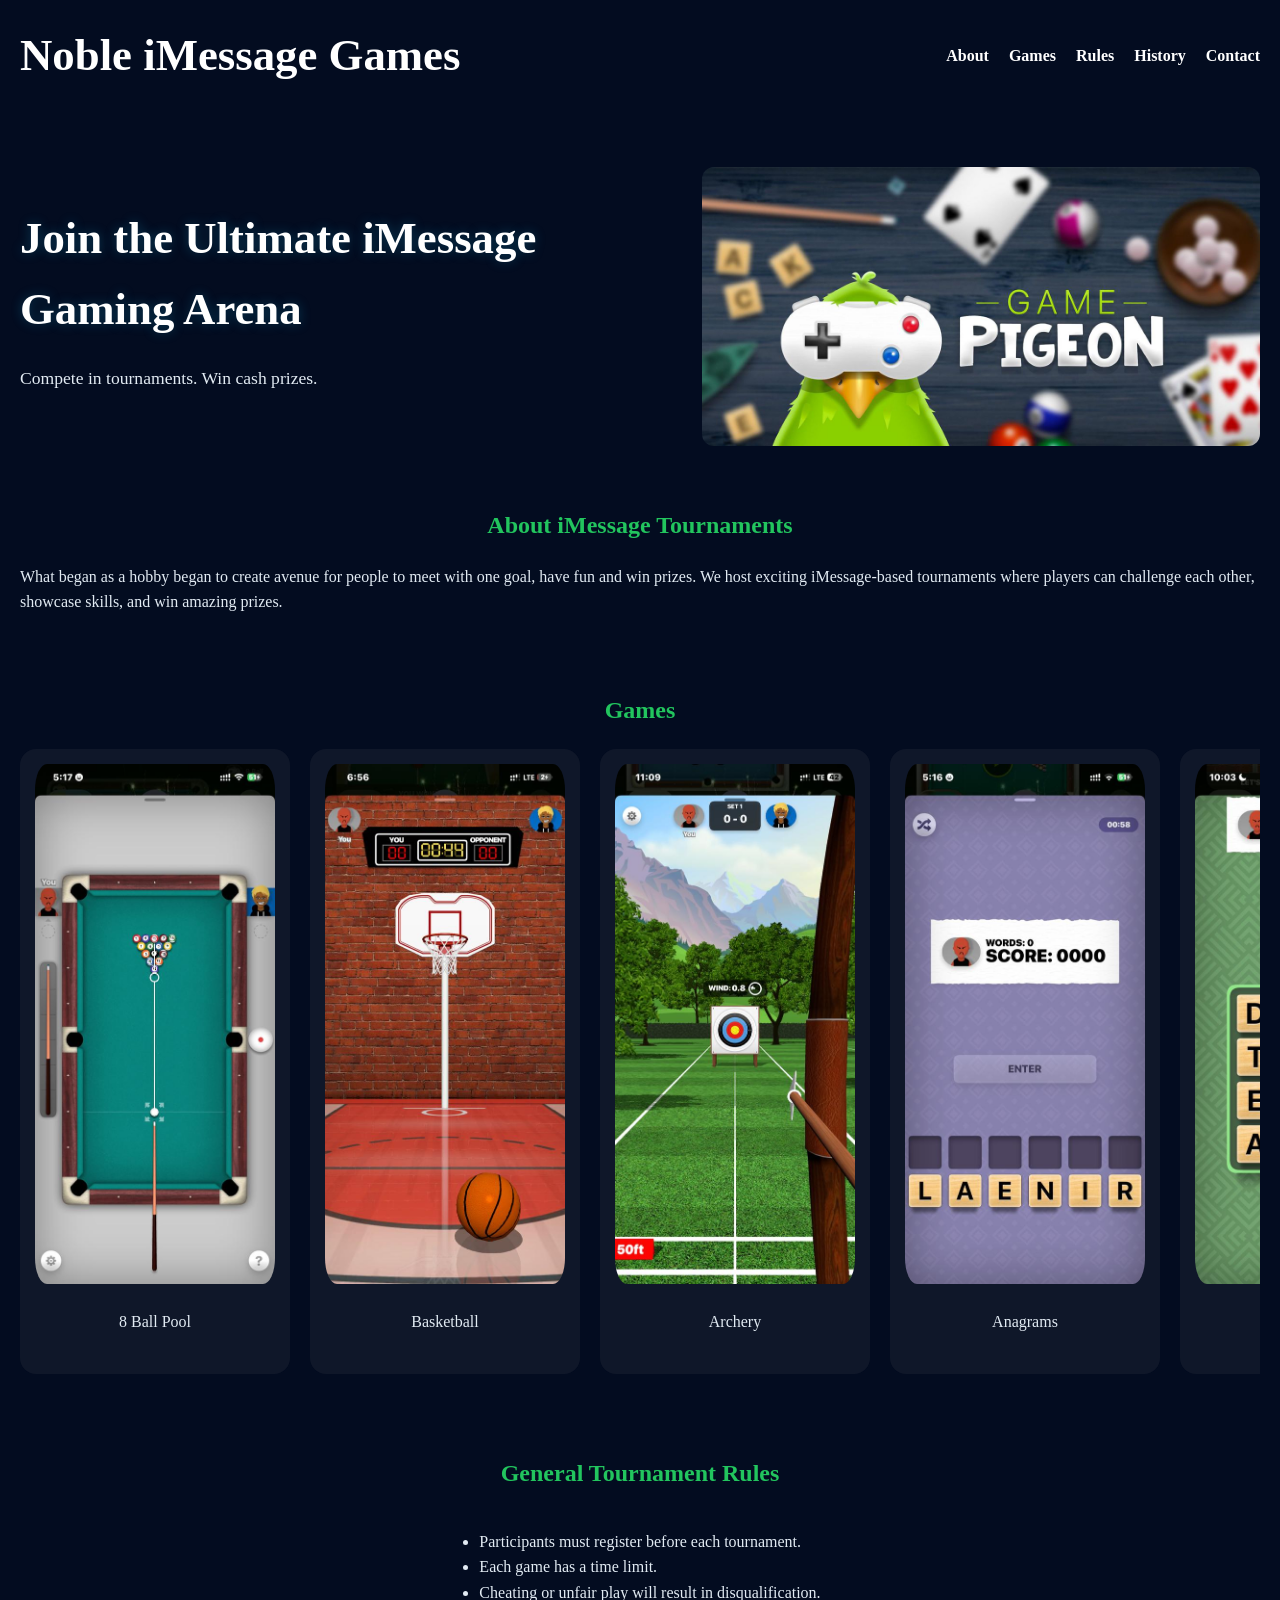
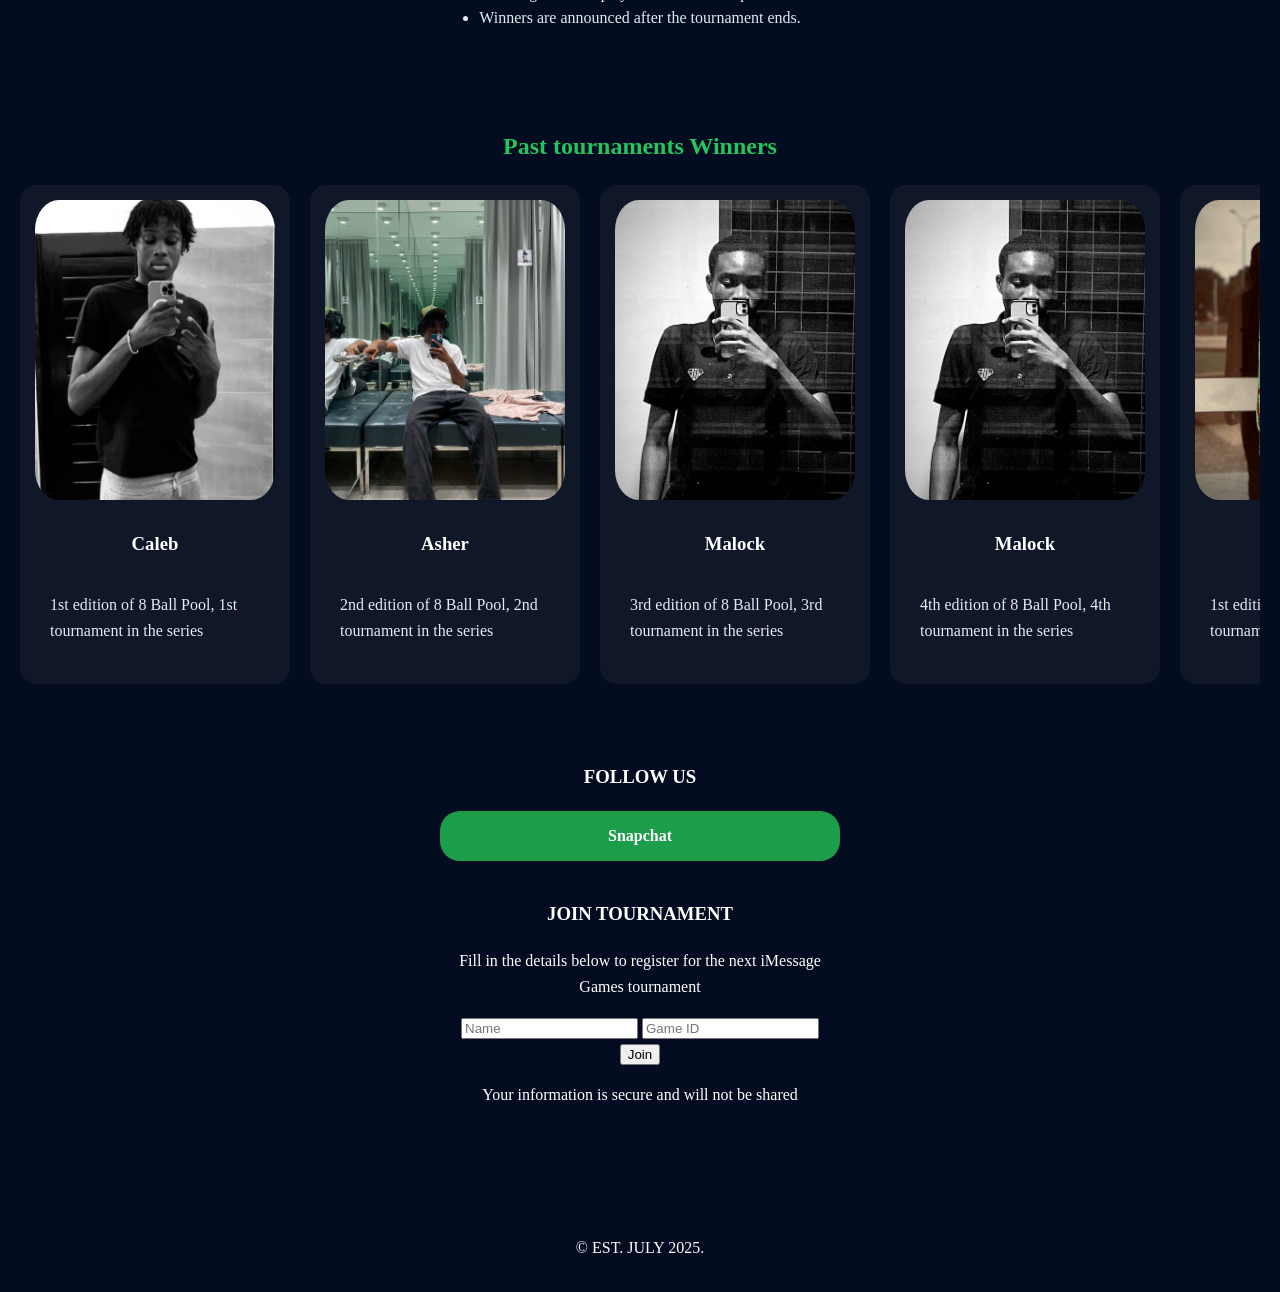
==== commit d67f8d68: "Update index.html" ====
--- a/index.html
+++ b/index.html
@@ -6,9 +6,9 @@
 <title>iMessage Tournaments</title>
 
 <!-- Favicon -->
-<link rel="icon" href="images/nmg.jpeg" type="image/png">
-<link rel="shortcut icon" href="images/nmg.jpeg" type="image/x-icon">
-<link rel="apple-touch-icon" href="images/nmg.jpeg">
+<link rel="icon" href="nmg.jpeg" type="image/png">
+<link rel="shortcut icon" href="nmg.jpeg" type="image/x-icon">
+<link rel="apple-touch-icon" href="nmg.jpeg">
 
 <link rel="stylesheet" href="tournaments.css">
 </head>
@@ -37,7 +37,7 @@
         <h1>Join the Ultimate iMessage Gaming Arena</h1>
         <p>Compete in tournaments. Win cash prizes.</p>
     </div>
-    <img src="images/logo.jpeg" alt="Gaming Hero Image" class="pic">
+    <img src="logo.jpeg" alt="Gaming Hero Image" class="pic">
 </section>
 
 <section id="about">
@@ -49,39 +49,39 @@
     <h2 class="games-title">Games</h2>
     <div class="features">
         <div class="feature-card">
-            <img src="images/8ball.jpeg" alt="Game 1">
+            <img src="8ball.jpeg" alt="Game 1">
             <p>8 Ball Pool</p>
         </div>
         <div class="feature-card">
-            <img src="images/basketball.jpeg" alt="Game 2"> 
+            <img src="basketball.jpeg" alt="Game 2"> 
             <p>Basketball</p>
         </div>
         <div class="feature-card">
-            <img src="images/archery.jpeg" alt="Game 3"> 
+            <img src="archery.jpeg" alt="Game 3"> 
             <p>Archery</p>
         </div>
         <div class="feature-card">
-            <img src="images/anagrams.jpeg" alt="Game 4">
+            <img src="anagrams.jpeg" alt="Game 4">
             <p>Anagrams</p>
         </div>
         <div class="feature-card">
-            <img src="images/wordhunt.jpeg" alt="Game 5">
+            <img src="wordhunt.jpeg" alt="Game 5">
             <p>Word hunt</p>
         </div>
         <div class="feature-card">
-            <img src="images/wordbites.jpeg" alt="Game 6">
+            <img src="wordbites.jpeg" alt="Game 6">
             <p>Word bites</p>
         </div>
         <div class="feature-card">
-            <img src="images/darts.jpeg" alt="Game 7">
+            <img src="darts.jpeg" alt="Game 7">
             <p>Darts</p>
         </div>
         <div class="feature-card">
-            <img src="images/cuppong.jpeg" alt="Game 8">
+            <img src="cuppong.jpeg" alt="Game 8">
             <p>Cup Pong</p>
         </div>
         <div class="feature-card">
-            <img src="images/9ball.jpeg" alt="Game 9">            
+            <img src="9ball.jpeg" alt="Game 9">            
             <p>9 Ball</p>
         </div>
     </div>
@@ -101,52 +101,52 @@
     <h2>Past tournaments Winners</h2>
     <div class="history">
         <div class="history-card">
-            <img src="images/caleb.jpeg" alt="Caleb">
+            <img src="caleb.jpeg" alt="Caleb">
             <h3>Caleb</h3>
             <p>1st edition of 8 Ball Pool, 1st tournament in the series</p>
         </div>
         <div class="history-card">
-            <img src="images/asher.jpeg" alt="Asher">
+            <img src="asher.jpeg" alt="Asher">
             <h3>Asher</h3>
             <p>2nd edition of 8 Ball Pool, 2nd tournament in the series</p>
         </div>
         <div class="history-card">
-            <img src="images/malock.jpeg" alt="Malcok">
+            <img src="malock.jpeg" alt="Malcok">
             <h3>Malock</h3>
             <p>3rd edition of 8 Ball Pool, 3rd tournament in the series</p>
         </div>
         <div class="history-card">
-            <img src="images/malock.jpeg" alt="Malock">
+            <img src="malock.jpeg" alt="Malock">
             <h3>Malock</h3>
             <p>4th edition of 8 Ball Pool, 4th tournament in the series</p>
         </div>
         <div class="history-card">
-            <img src="images/dave.jpeg" alt="Dave">
+            <img src="dave.jpeg" alt="Dave">
             <h3>Dave</h3>
             <p>1st edition of Word game, 5th tournament in the series</p>
         </div>
         <div class="history-card">
-            <img src="images/jason.jpeg" alt="Jason">
+            <img src="jason.jpeg" alt="Jason">
             <h3>Jason</h3>
             <p>5th edition of 8 Ball Pool, 6th tournament in the series</p>
         </div>
         <div class="history-card">
-            <img src="images/makay.jpeg" alt="Makay">
+            <img src="makay.jpeg" alt="Makay">
             <h3>Makay</h3>
             <p>6-game tournament, 7th tournament in the series</p>
         </div>
         <div class="history-card">
-            <img src="images/krypton.jpeg" alt="Kyrpton">
+            <img src="krypton.jpeg" alt="Kyrpton">
             <h3>Kyrpton</h3>
             <p>2nd edition of Word game, 8th tournament in the series</p>
         </div>
         <div class="history-card">
-            <img src="images/jason.jpeg" alt="Jason">
+            <img src="jason.jpeg" alt="Jason">
             <h3>Jason</h3>
             <p>6th edition of 8 Ball Pool, 9th tournament in the series</p>
         </div>
         <div class="history-card">
-           <img src="images/asher.jpeg" alt="Asher">
+           <img src="asher.jpeg" alt="Asher">
             <h3>Asher</h3>
             <p>7th edition of 8 Ball Pool, 10th tournament in the series</p>
         </div>
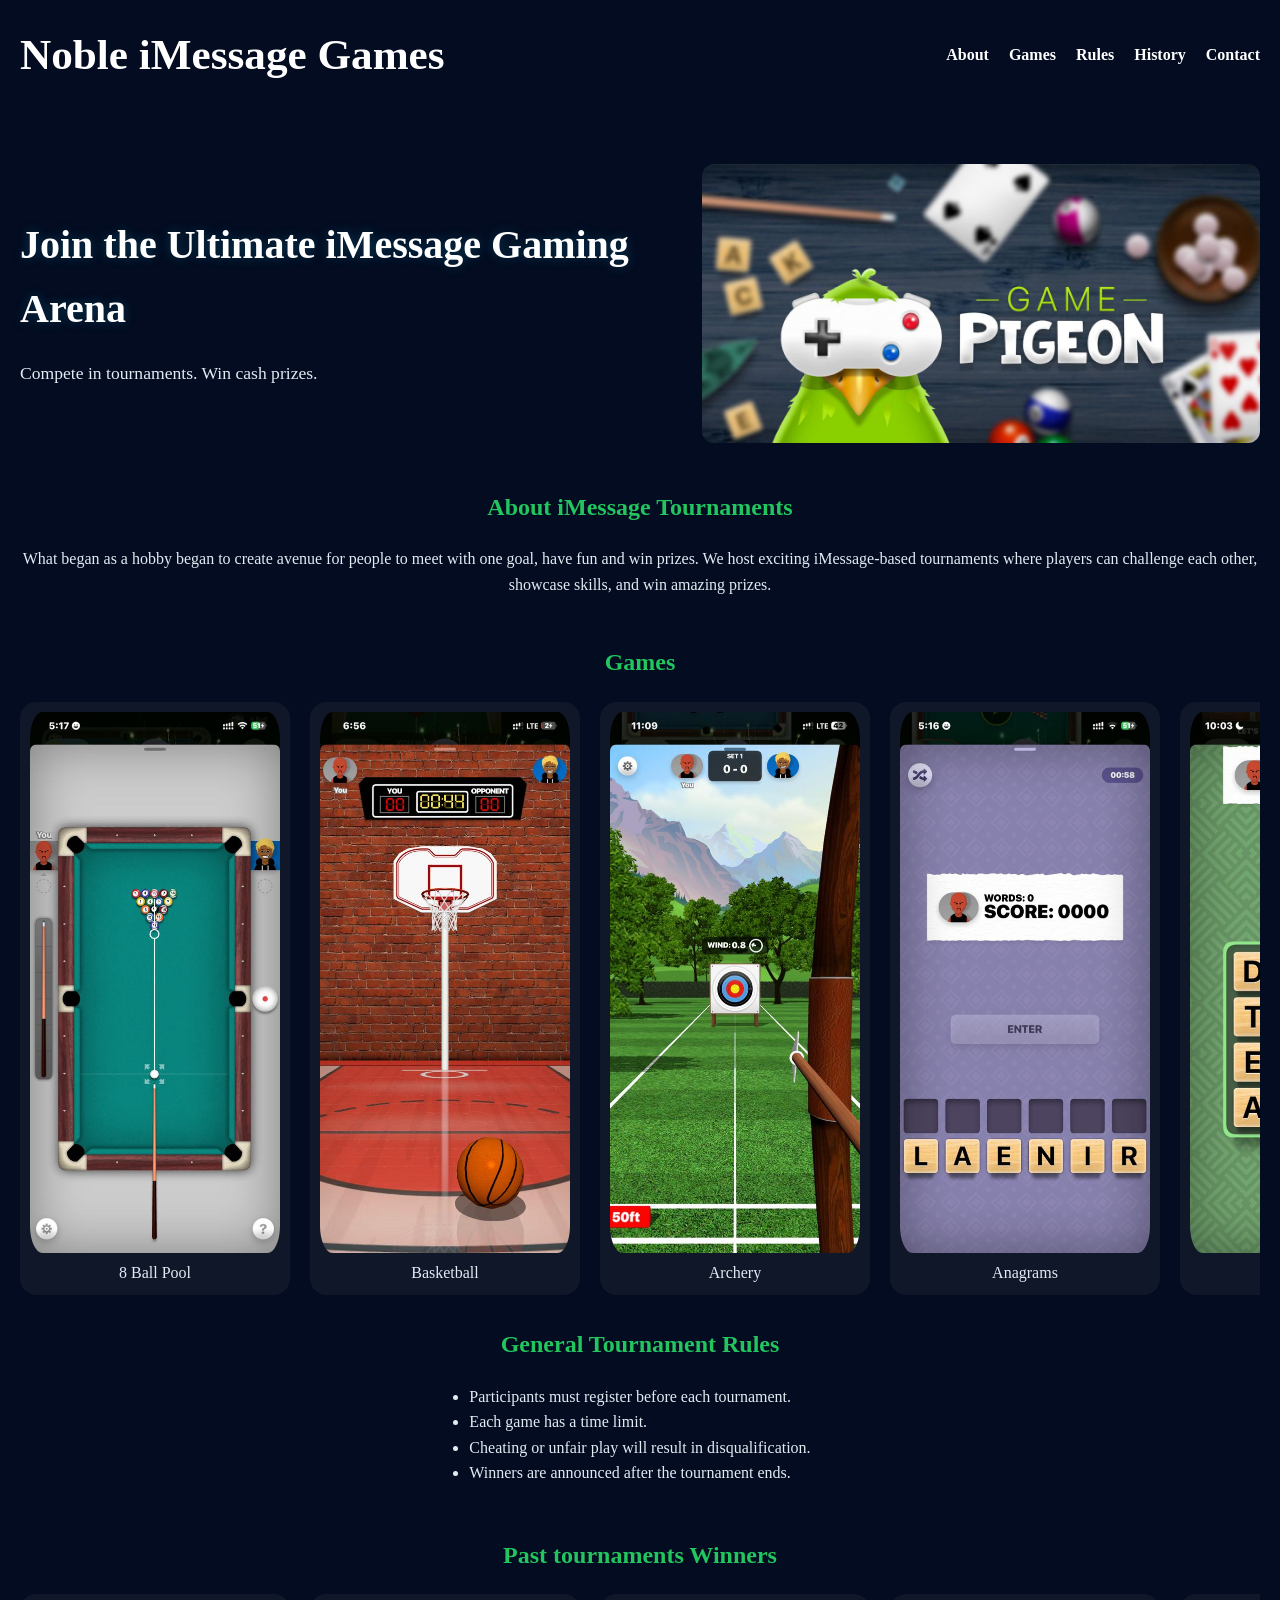
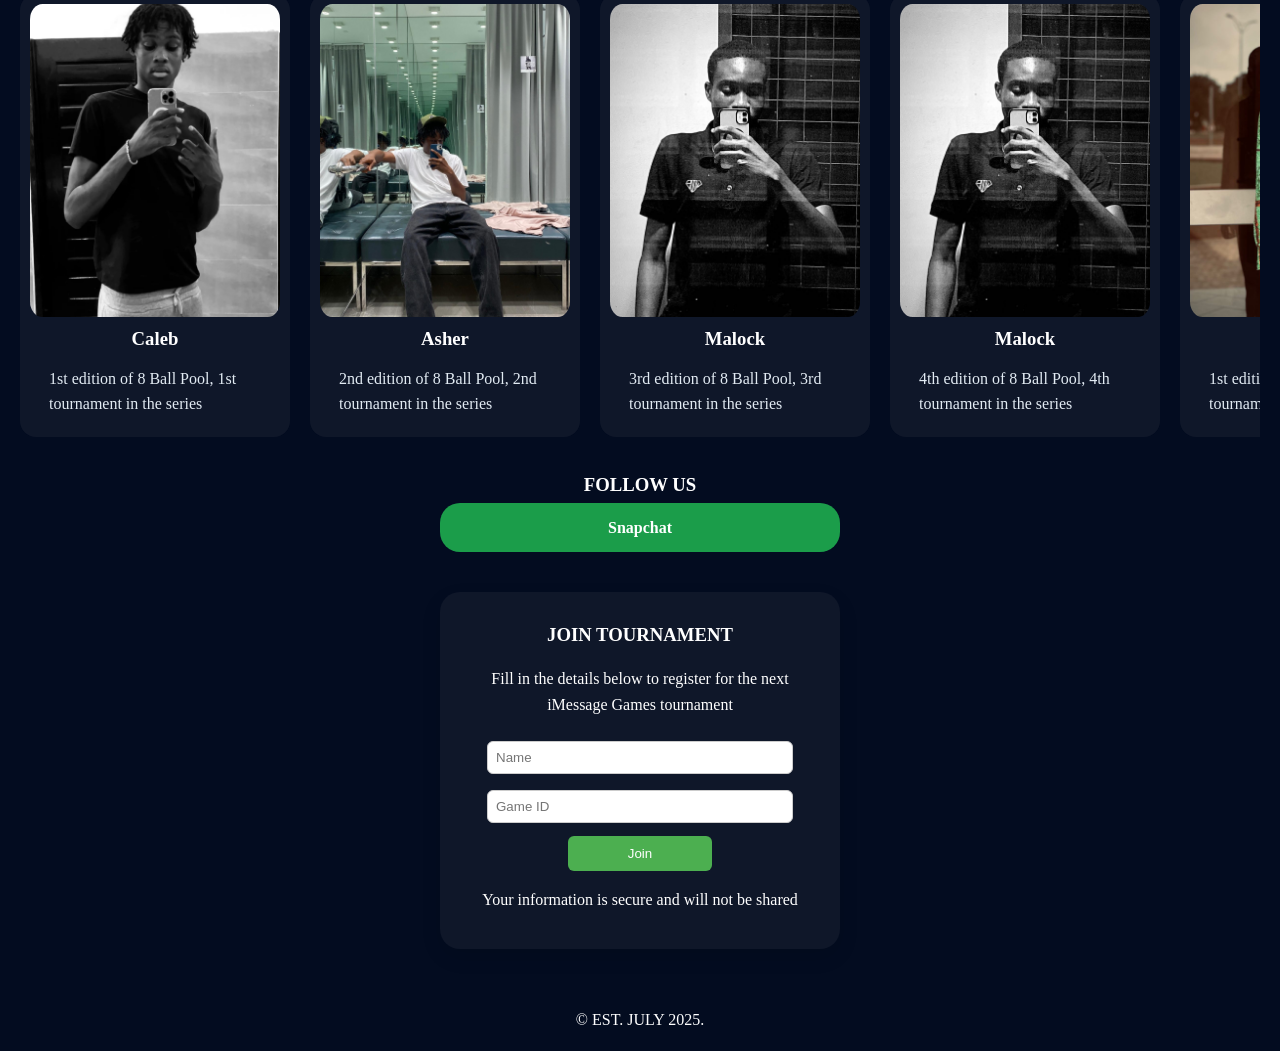
==== commit ef647375: "Update index.html" ====
--- a/index.html
+++ b/index.html
@@ -10,7 +10,7 @@
 <link rel="shortcut icon" href="nmg.jpeg" type="image/x-icon">
 <link rel="apple-touch-icon" href="nmg.jpeg">
 
-<link rel="stylesheet" href="tournaments.css">
+<link rel="stylesheet" href="tournament.css">
 </head>
 <body>
 
--- a/tournament.css
+++ b/tournament.css
@@ -0,0 +1,369 @@
+
+body {
+    margin: 0;
+    padding: 0;
+    line-height: 1.6;
+    background: hsl(223, 82%, 7%);
+    color: white;
+}
+a { text-decoration: none; color: inherit; }
+
+/* Header */
+header {
+    padding: 20px;
+    font-family: roboto; 
+}
+
+nav {
+    display: flex;
+    justify-content: space-between;
+    align-items: center;
+}
+nav .logo {
+    font-size: 2.7rem;
+    font-weight: bold;
+    color: white;
+}
+nav ul {
+    list-style: none;
+    display: flex;
+}
+nav ul li {
+    margin-left: 20px;
+}
+nav ul li a {
+    color: white;
+    font-weight: bold;
+    transition: color 0.3s;
+}
+nav ul li a:hover {
+    color: #22c55e;
+}
+.menu-toggle {
+    display: none;
+    flex-direction: column;
+    cursor: pointer;
+}
+.menu-toggle .bar {
+    height: 3px;
+    width: 25px;
+    background-color: white;
+    margin: 4px 0;
+    transition: 0.3s;
+}
+
+/* Hero */
+.hero {
+    display: flex;
+    align-items: center;
+    justify-content: space-between;
+    padding: 20px 20px;
+    flex-wrap: wrap;
+}
+
+.hero-text {
+    max-width: 50%;
+}
+.hero-text h1 {
+    font-size: 2.5rem;
+    margin-bottom: 5px;
+    font-family: inter;
+    text-shadow: 0 0 12px rgba(22, 159, 204, 0.3);
+}
+.hero-text p {
+    font-size: 1.1rem;
+    margin-bottom: 5px;
+    color:hsl(208, 41%, 92%);
+}
+.hero img {
+    max-width: 45%;
+    border-radius: 12px;
+}
+
+.pic{
+        margin-top: 35px;
+}
+
+#about{
+    padding: 5px 20px;
+}
+
+#about h2{
+    font-family: inter;
+    color: #22c55e;
+}
+
+#about p{
+      color: hsl(208, 41%, 92%);
+      text-align: center;
+}
+
+.past{
+    text-align:center;
+    font-family: inter;
+}
+
+.features-section {
+    padding: 5px 20px;
+}
+
+.features {
+  display: flex;
+    gap: clamp(10px, 2vw, 20px);
+    overflow-x: auto;
+    scroll-snap-type: x mandatory;
+    scrollbar-width: none;
+}
+
+.features::-webkit-scrollbar{
+    display: none;
+}
+.feature-card {
+  flex: 0 0 clamp(180px, 22vw, 250px); 
+    scroll-snap-align: start;
+    padding: clamp(10px, 2vw, 10px);
+    min-height: 340px;
+    background:hsl(222, 47%, 11%);
+    backdrop-filter: blur(10px);
+    border-radius: 16px;  
+    display:flex;
+    flex-direction:column;
+    align-items: center;
+    justify-content: center;
+    color: white;
+    transition: transform 0.3s ease;
+}
+.feature-card:hover {
+    transform: translateY(-5px);
+    box-shadow: 0 4px 12px rgba(0,0,0,0.2);
+}
+
+.feature-card img {
+    width: 100%;
+    height: auto;
+    border-radius: 5%;
+    object-fit: contain;
+    margin-bottom: 5px;
+}
+
+.games-title{
+   text-align:center;
+   font-family: inter;
+   color: #22c55e;
+}
+.feature-card p {
+    padding: 0 2px;
+    color: hsl(208, 41%, 92%);
+    margin: 2px 0 0 0;
+}
+
+/* Rules */
+#rules {
+    padding: 5px 20px;
+    text-align: center;
+}
+#rules ul {
+    list-style: disc;
+    display: inline-block;
+    text-align: left;
+    margin: 0;
+    padding: 0 0 20px 0;
+    color: hsl(208, 41%, 92%);
+    font-family: roboto;
+}
+#rules h2{
+     font-family: inter;
+     color: #22c55e;
+}
+
+
+.history-section {
+    padding: 5px 20px;
+}
+
+.history {
+    display: flex;
+    gap: clamp(10px, 2vw, 20px);
+    overflow-x: auto;
+    scroll-snap-type: x mandatory;
+    scrollbar-width: none;
+}
+
+.history::-webkit-scrollbar{
+    display: none;
+}
+.history-card {
+flex: 0 0 clamp(180px, 22vw, 250px); /* ⭐ magic line */
+    scroll-snap-align: start;
+    padding: clamp(10px, 2vw, 10px);
+    min-height: 340px;
+    background:hsl(222, 47%, 11%);
+    backdrop-filter: blur(10px);
+    border-radius: 16px;  
+    display:flex;
+    flex-direction:column;
+    align-items: center;
+    justify-content: center;
+    color: white;
+    transition: transform 0.3s ease;
+}
+.history-card:hover {
+    transform: translateY(-5px);
+    box-shadow: 0 4px 12px rgba(0,0,0,0.2);
+}
+.history-card img {
+    width: 100%;
+    height: auto;
+    border-radius: 5%;
+    object-fit: cover;
+    margin-bottom: 5px;
+}
+
+.history-section h2{
+     font-family: inter;
+      color: hsl(208, 41%, 92%);
+      color: #22c55e;
+      text-align:center;
+}
+
+.history-section h3{
+    margin: 2px;
+}
+
+@media screen and (max-width: 768px) {
+    .hero {
+        flex-direction: column;
+        text-align: center;
+    }
+    .hero-text, .hero img {
+        max-width: 100%;
+    }
+    nav ul {
+        display: none;
+        flex-direction: column;
+        width: 100%;
+    }
+    nav ul.active {
+        display: flex;
+        background: #0a1128;
+        padding: 10px 0;
+    }
+    .menu-toggle {
+        display: flex;
+    }
+} 
+
+.history-card p {
+    padding: 0 9px;
+    color: hsl(208, 41%, 92%);
+     font-family: roboto;
+    margin: 10px;
+}
+
+/* Contact */
+#contact {
+    padding: 20px;
+    text-align: center;
+    display: flex;
+    flex-direction: column;
+    max-width: 400px;
+    margin: 0 auto;
+}
+
+#contact h3{
+    font-family: roboto;
+    margin: 3px 0;
+    padding-top: 5px;
+}
+
+.btn-snap {
+    background: #1B9D4A;
+    color: white;
+    padding: 12px 25px;
+    border-radius: 20px;
+    font-weight: bold;
+    transition: background 0.3s;
+    margin-bottom: 20px;
+    font-family: roboto;
+}
+
+.btn-snap:hover {
+    background: #126932;
+}
+
+.btn-forms {
+    background: #1B9D4A;
+    color: white;
+    padding: 12px 25px;
+    border-radius: 20px;
+    font-weight: bold;
+    transition: background 0.3s;
+    margin-top: 20px;
+    font-family: roboto;
+}
+
+.btn-forms:hover {
+    background: #126932;    
+}
+
+form {
+    width: 360px;
+    margin: 20px 0 0 0;
+    padding: 20px;
+    background: hsl(222, 47%, 11%);
+    border-radius: 20px;
+    box-shadow: 0 8px 20px rgba(0,0,0,0.1);
+    font-family: Arial, sans-serif;
+}
+
+input {
+    width: 80%;
+    padding: 8px;
+    margin: 8px 0;
+    border: 1px solid #ccc;
+    border-radius: 6px;
+    outline: none;
+}
+
+#registerForm h3{
+    font-family: roboto;
+}
+
+#registerForm p:first-of-type{
+    font-family: roboto;
+}
+
+button {
+    width: 40%;
+    margin-top: 5px;
+    padding:10px;
+    background: #4CAF50;
+    color: white;
+    border: none;
+    border-radius: 6px;
+    cursor: pointer;
+}
+
+button:hover {
+    background: #45a049;
+}
+
+#registerForm p:last-of-type{
+    font-family: roboto;
+}
+
+input:focus {
+    border-color: #4CAF50;
+}
+
+/* Footer */
+footer {
+    background-image: radial-gradient(hsl(226, 60%, 20%));
+    color: white;
+    padding: 2px 0;
+    text-align: center;
+    margin-top: 20px;
+}
+
+/*card h3{
+font-size: clamp(16px, 2vw, 22px); */
